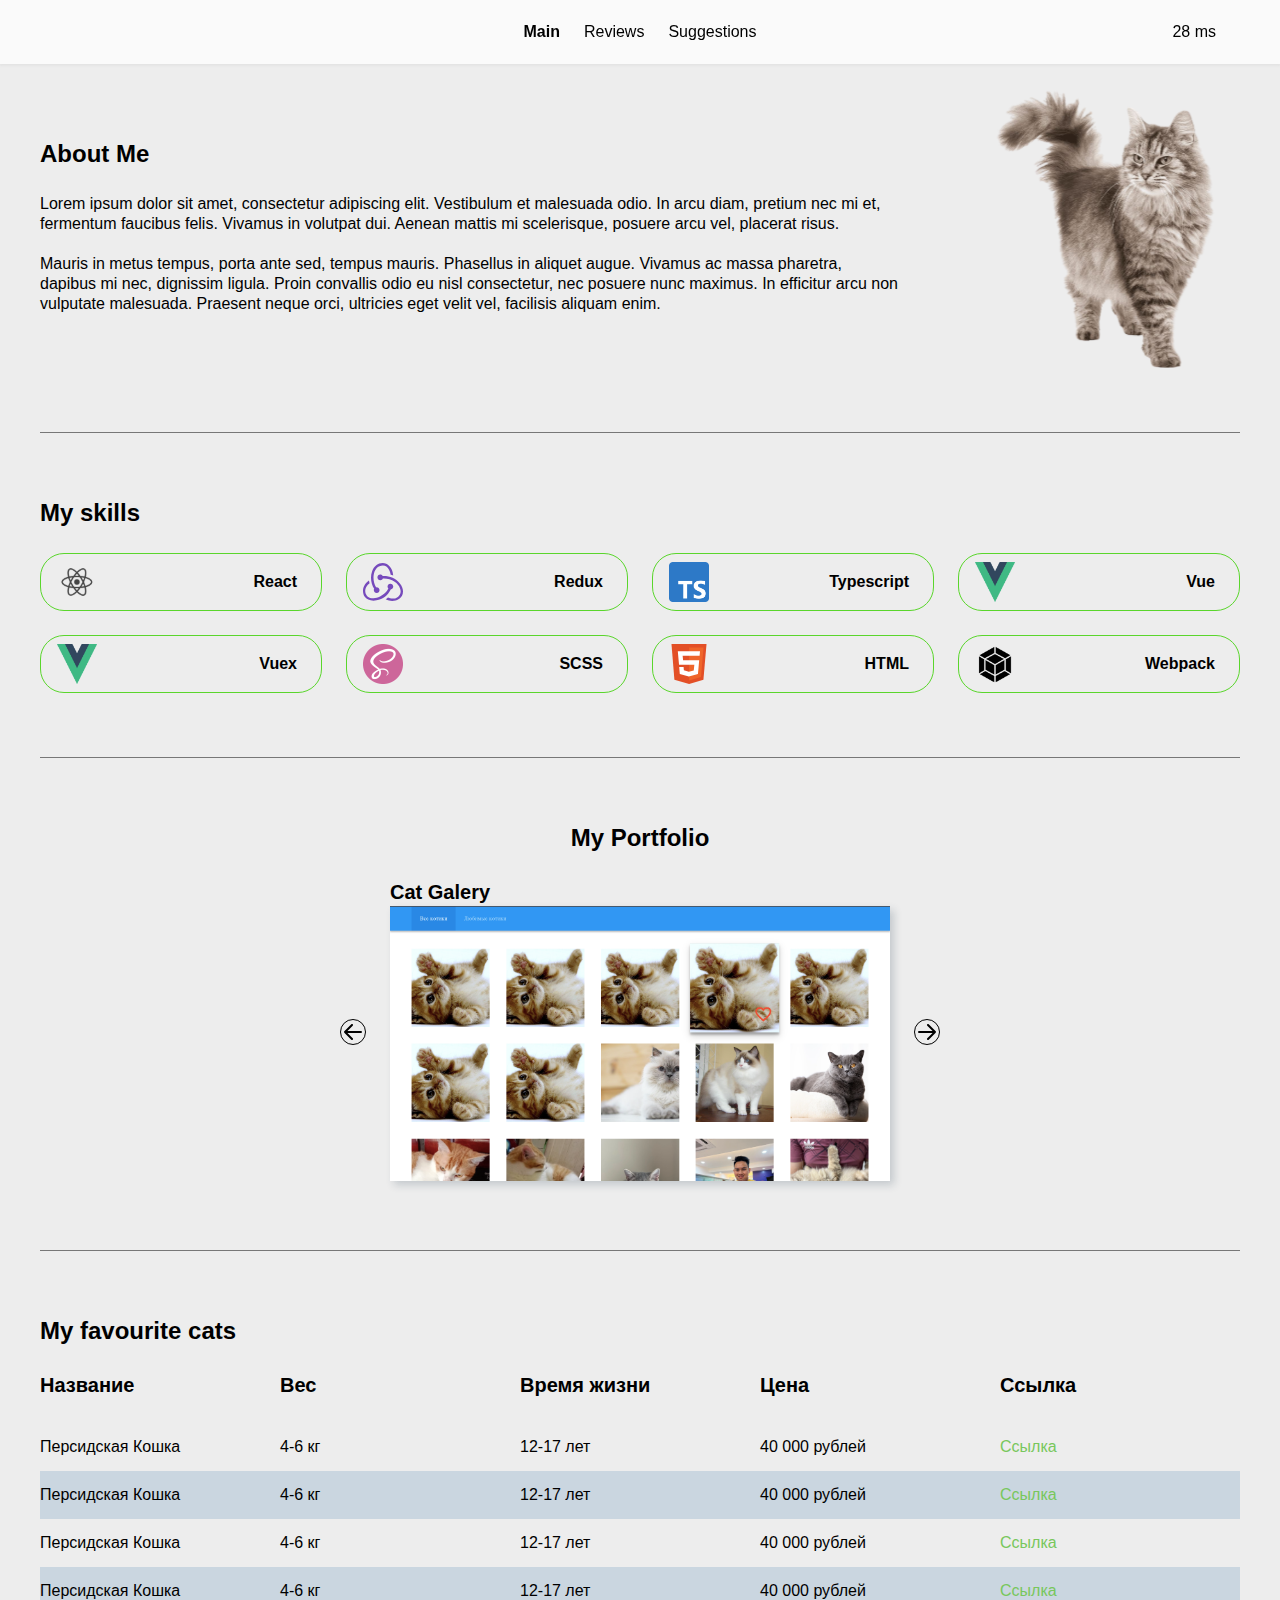
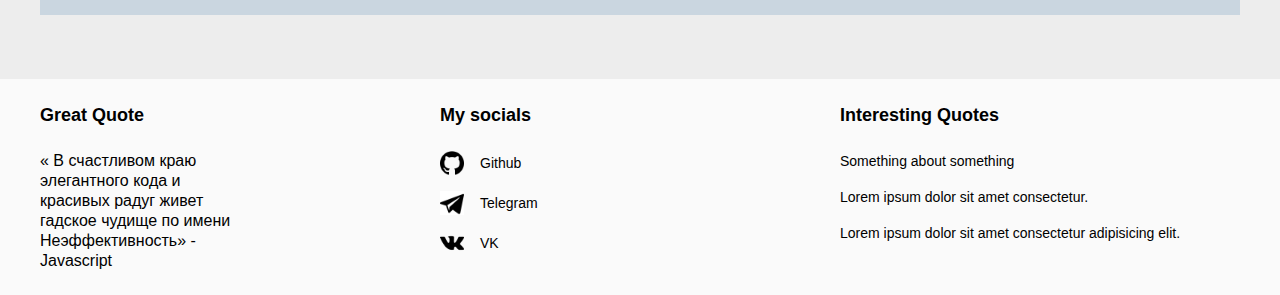
==== index.html @ 1d83fe0b "feat: added lab-6" ====
<!DOCTYPE html>
<html lang="ru">
    <head>
        <meta charset="UTF-8" />
        <meta http-equiv="X-UA-Compatible" content="IE=edge" />
        <meta name="viewport" content="width=device-width, initial-scale=1.0" />
        <meta name="author" content="Никита Парфенов" />
        <meta name="keywords" content="Портфолио, Сайт-Портфолио" />
        <meta
            name="description"
            content="Сайт Портфолио Никита Парфенов M33051"
        />
        <script src="./scripts/getLoadTime.js"></script>
        <title>Главная</title>
        <link rel="stylesheet" href="./styles/clear.css" />
        <link rel="stylesheet" href="./styles/header.css" />
        <link rel="stylesheet" href="./styles/footer.css" />
        <link rel="stylesheet" href="./styles/style.css" />
        <link rel="stylesheet" href="./styles/index.css" />
    </head>
    <body>
        <header class="header">
            <p id="loadTime"></p>
            <nav class="header-navbar">
                <ul class="header-navbar-menu">
                    <li class="header-navbar-menu__item">
                        <a href="index.html">Main</a>
                    </li>
                    <li class="header-navbar-menu__item">
                        <a href="reviews.html">Reviews</a>
                    </li>
                    <li class="header-navbar-menu__item">
                        <a href="suggestions.html"> Suggestions </a>
                    </li>
                </ul>
            </nav>
        </header>
        <main>
            <div class="container index-content">
                <section class="about">
                    <div class="about-text">
                        <h2 class="about-text__header section-header">
                            About Me
                        </h2>
                        <p class="about-text__description">
                            Lorem ipsum dolor sit amet, consectetur adipiscing
                            elit. Vestibulum et malesuada odio. In arcu diam,
                            pretium nec mi et, fermentum faucibus felis. Vivamus
                            in volutpat dui. Aenean mattis mi scelerisque,
                            posuere arcu vel, placerat risus.
                        </p>
                        <br />
                        <p class="about-text__description">
                            Mauris in metus tempus, porta ante sed, tempus
                            mauris. Phasellus in aliquet augue. Vivamus ac massa
                            pharetra, dapibus mi nec, dignissim ligula. Proin
                            convallis odio eu nisl consectetur, nec posuere nunc
                            maximus. In efficitur arcu non vulputate malesuada.
                            Praesent neque orci, ultricies eget velit vel,
                            facilisis aliquam enim.
                        </p>
                    </div>
                    <img
                        src="./assets/cat.svg"
                        alt="Cute cat"
                        class="about__image"
                    />
                </section>
                <div class="divider-line"></div>
                <section class="skills">
                    <h2 class="skills__header section-header">My skills</h2>
                    <ul class="skills-list">
                        <li class="skills-list__item skills-list-item">
                            <img
                                class="skills-list-item__image"
                                src="./assets/react.svg"
                                alt="react icon"
                                width="40"
                                height="40"
                            />
                            <p class="skills-list-item__label">React</p>
                        </li>
                        <li class="skills-list__item skills-list-item">
                            <img
                                class="skills-list-item__image"
                                src="./assets/redux.svg"
                                alt="redux icon"
                                width="40"
                                height="40"
                            />
                            <p class="skills-list-item__label">Redux</p>
                        </li>
                        <li class="skills-list__item skills-list-item">
                            <img
                                class="skills-list-item__image"
                                src="./assets/typescript.png"
                                alt="typescript icon"
                                width="40"
                                height="40"
                            />
                            <p class="skills-list-item__label">Typescript</p>
                        </li>
                        <li class="skills-list__item skills-list-item">
                            <img
                                class="skills-list-item__image"
                                src="./assets/vue.png"
                                alt="vue icon"
                                width="40"
                                height="40"
                            />
                            <p class="skills-list-item__label">Vue</p>
                        </li>
                        <li class="skills-list__item skills-list-item">
                            <img
                                class="skills-list-item__image"
                                src="./assets/vue.png"
                                alt="vuex icon"
                                width="40"
                                height="40"
                            />
                            <p class="skills-list-item__label">Vuex</p>
                        </li>
                        <li class="skills-list__item skills-list-item">
                            <img
                                class="skills-list-item__image"
                                src="./assets/scss.png"
                                alt="scss icon"
                                width="40"
                                height="40"
                            />
                            <p class="skills-list-item__label">SCSS</p>
                        </li>
                        <li class="skills-list__item skills-list-item">
                            <img
                                class="skills-list-item__image"
                                src="./assets/html.svg"
                                alt="html icon"
                                width="40"
                                height="40"
                            />
                            <p class="skills-list-item__label">HTML</p>
                        </li>
                        <li class="skills-list__item skills-list-item">
                            <img
                                class="skills-list-item__image"
                                src="./assets/webpack.png"
                                alt="webpack icon"
                                width="40"
                                height="40"
                            />
                            <p class="skills-list-item__label">Webpack</p>
                        </li>
                    </ul>
                </section>
                <div class="divider-line"></div>
                <section class="portfolio">
                    <h2 class="portfolio__header section-header">
                        My Portfolio
                    </h2>
                    <div class="portfolio-slider">
                        <div
                            class="portolio-slider__arrow_left portfolio-slider__arrow"
                        >
                            <img
                                src="./assets/arrow-left.svg"
                                alt="arrow left"
                            />
                        </div>
                        <div
                            class="portfolio-slider__item portfolio-slider-item portfolio-slider__item_active"
                        >
                            <h3 class="portfolio-slider-item__label">
                                Cat Galery
                            </h3>
                            <img
                                class="portfolio-slider-item__img"
                                src="./assets/cat-galery.png"
                                alt="cat galery"
                            />
                        </div>
                        <div
                            class="portfolio-slider__item portfolio-slider-item"
                        >
                            <h3 class="portfolio-slider-item__label">
                                Gif Chat
                            </h3>
                            <img
                                class="portfolio-slider-item__img"
                                src="./assets/gif-chat.png"
                                alt="gif chat"
                            />
                        </div>
                        <div
                            class="portolio-slider__arrow_right portfolio-slider__arrow"
                        >
                            <img
                                src="./assets/arrow-right.svg"
                                alt="arrow right"
                            />
                        </div>
                    </div>
                </section>
                <div class="divider-line"></div>
                <section class="favourite-cats">
                    <h2 class="favourite-cats__header section-header">
                        My favourite cats
                    </h2>
                    <div
                        class="favourite-cats__header favourite-cats-header-table"
                    >
                        <p
                            class="favourite-cats-header-table__name favourite-cats-header-table__col"
                        >
                            Название
                        </p>
                        <p class="favourite-cats-header-table__col">Вес</p>
                        <p class="favourite-cats-header-table__col">
                            Время жизни
                        </p>
                        <p class="favourite-cats-header-table__col">Цена</p>
                        <p class="favourite-cats-header-table__col">Ссылка</p>
                    </div>
                    <div class="favourite-cats-table">
                        <ul
                            class="favourite-cats-table__row favourite-cats-table-row"
                        >
                            <li class="favourite-cats-table-row__item">
                                Персидская Кошка
                            </li>
                            <li class="favourite-cats-table-row__item">
                                4-6 кг
                            </li>
                            <li class="favourite-cats-table-row__item">
                                12-17 лет
                            </li>
                            <li class="favourite-cats-table-row__item">
                                40 000 рублей
                            </li>
                            <li class="favourite-cats-table-row__item">
                                <a
                                    href="https://ru.wikipedia.org/wiki/%D0%9F%D0%B5%D1%80%D1%81%D0%B8%D0%B4%D1%81%D0%BA%D0%B0%D1%8F_%D0%BA%D0%BE%D1%88%D0%BA%D0%B0"
                                    target="_blank"
                                    >Ссылка</a
                                >
                            </li>
                        </ul>
                        <ul
                            class="favourite-cats-table__row favourite-cats-table-row"
                        >
                            <li class="favourite-cats-table-row__item">
                                Персидская Кошка
                            </li>
                            <li class="favourite-cats-table-row__item">
                                4-6 кг
                            </li>
                            <li class="favourite-cats-table-row__item">
                                12-17 лет
                            </li>
                            <li class="favourite-cats-table-row__item">
                                40 000 рублей
                            </li>
                            <li class="favourite-cats-table-row__item">
                                <a
                                    href="https://ru.wikipedia.org/wiki/%D0%9F%D0%B5%D1%80%D1%81%D0%B8%D0%B4%D1%81%D0%BA%D0%B0%D1%8F_%D0%BA%D0%BE%D1%88%D0%BA%D0%B0"
                                    target="_blank"
                                    >Ссылка</a
                                >
                            </li>
                        </ul>
                        <ul
                            class="favourite-cats-table__row favourite-cats-table-row"
                        >
                            <li class="favourite-cats-table-row__item">
                                Персидская Кошка
                            </li>
                            <li class="favourite-cats-table-row__item">
                                4-6 кг
                            </li>
                            <li class="favourite-cats-table-row__item">
                                12-17 лет
                            </li>
                            <li class="favourite-cats-table-row__item">
                                40 000 рублей
                            </li>
                            <li class="favourite-cats-table-row__item">
                                <a
                                    href="https://ru.wikipedia.org/wiki/%D0%9F%D0%B5%D1%80%D1%81%D0%B8%D0%B4%D1%81%D0%BA%D0%B0%D1%8F_%D0%BA%D0%BE%D1%88%D0%BA%D0%B0"
                                    target="_blank"
                                    >Ссылка</a
                                >
                            </li>
                        </ul>
                        <ul
                            class="favourite-cats-table__row favourite-cats-table-row"
                        >
                            <li class="favourite-cats-table-row__item">
                                Персидская Кошка
                            </li>
                            <li class="favourite-cats-table-row__item">
                                4-6 кг
                            </li>
                            <li class="favourite-cats-table-row__item">
                                12-17 лет
                            </li>
                            <li class="favourite-cats-table-row__item">
                                40 000 рублей
                            </li>
                            <li class="favourite-cats-table-row__item">
                                <a
                                    href="https://ru.wikipedia.org/wiki/%D0%9F%D0%B5%D1%80%D1%81%D0%B8%D0%B4%D1%81%D0%BA%D0%B0%D1%8F_%D0%BA%D0%BE%D1%88%D0%BA%D0%B0"
                                    target="_blank"
                                    >Ссылка</a
                                >
                            </li>
                        </ul>
                    </div>
                </section>
            </div>
        </main>
        <footer class="footer">
            <div class="container">
                <ul class="footer-list">
                    <li class="footer-list__item footer-list-item">
                        <h3 class="footer-list-item__header">Great Quote</h3>
                        <p class="footer-list-item__quote">
                            <q>
                                В счастливом краю элегантного кода и красивых
                                радуг живет гадское чудище по имени
                                Неэффективность</q
                            >
                            - Javascript
                        </p>
                    </li>
                    <li class="footer-list__item footer-list-item">
                        <h3 class="footer-list-item__header">My socials</h3>
                        <ol class="footer-list-item-list">
                            <li class="footer-list-item-list__item">
                                <img
                                    src="./assets/github.png"
                                    alt="github"
                                    width="24"
                                    height="24"
                                />
                                <a
                                    href="https://github.com/dragoneknp"
                                    target="_blank"
                                    >Github</a
                                >
                            </li>
                            <li class="footer-list-item-list__item">
                                <img
                                    src="./assets/telegram.png"
                                    alt="telegram"
                                    width="24"
                                    height="24"
                                />
                                <a
                                    href="https://github.com/dragoneknp"
                                    target="_blank"
                                    >Telegram</a
                                >
                            </li>
                            <li class="footer-list-item-list__item">
                                <img
                                    src="./assets/vk.png"
                                    alt="vk"
                                    width="24"
                                    height="24"
                                />
                                <a
                                    href="https://github.com/dragoneknp"
                                    target="_blank"
                                    >VK</a
                                >
                            </li>
                        </ol>
                    </li>
                    <li class="footer-list__item footer-list-item">
                        <h3 class="footer-list-item__header">
                            Interesting Quotes
                        </h3>
                        <ol class="footer-list-item-list">
                            <li class="footer-list-item-list__item">
                                Something about something
                            </li>
                            <li class="footer-list-item-list__item">
                                Lorem ipsum dolor sit amet consectetur.
                            </li>
                            <li class="footer-list-item-list__item">
                                Lorem ipsum dolor sit amet consectetur
                                adipisicing elit.
                            </li>
                        </ol>
                    </li>
                </ul>
            </div>
        </footer>
        <script src="./scripts/selectMenuItem.js"></script>
    </body>
</html>
---- styles/clear.css ----
html,
body,
div,
span,
applet,
object,
iframe,
h1,
h2,
h3,
h4,
h5,
h6,
p,
blockquote,
pre,
a,
abbr,
acronym,
address,
big,
cite,
code,
del,
dfn,
em,
img,
ins,
kbd,
q,
s,
samp,
small,
strike,
strong,
sub,
sup,
tt,
var,
b,
u,
i,
center,
dl,
dt,
dd,
ol,
ul,
li,
fieldset,
form,
label,
legend,
table,
caption,
tbody,
tfoot,
thead,
tr,
th,
td,
article,
aside,
canvas,
details,
embed,
figure,
figcaption,
footer,
header,
hgroup,
menu,
nav,
output,
ruby,
section,
summary,
time,
mark,
audio,
video {
    margin: 0;
    padding: 0;
    border: 0;
    font-size: 100%;
    font: inherit;
    vertical-align: baseline;
}
/* HTML5 display-role reset for older browsers */
article,
aside,
details,
figcaption,
figure,
footer,
header,
hgroup,
menu,
nav,
section {
    display: block;
}
body {
    line-height: 1;
}
ol,
ul {
    list-style: none;
}

table {
    border-collapse: collapse;
    border-spacing: 0;
}

a {
    text-decoration: none;
    color: #000;
}
---- styles/header.css ----
.header {
    background: #fafafa;
    position: fixed;
    left: 0;
    right: 0;
    top: 0;
    z-index: 5;
    box-shadow: 0px 2px 2px rgba(199, 199, 199, 0.25);
    display: flex;
    flex-direction: row;
    align-items: center;
    justify-content: center;
    height: 64px;
}

.header-navbar-menu {
    display: flex;
    flex-direction: row;
    gap: 24px;
}

.header-navbar-menu__item.header-navbar-menu__item_selected a {
    font-weight: 700;
    color: #000;
}
.header-navbar-menu__item a {
    color: #000;
    font-weight: 500;
    transition: 0.3s ease;
}

.header-navbar-menu__item a:hover {
    color: rgb(69, 68, 68);
    transition: 0.3s ease;
}

#loadTime {
    position: absolute;
    right: 64px;
}

@media screen and (max-width: 600px) {
    #loadTime {
        left: 0;
    }
}
---- styles/footer.css ----
.footer {
    background: #fafafa;
    padding: 24px 0;
    justify-self: flex-end;
}

.footer-list {
    display: grid;
    grid-template-columns: repeat(3, 1fr);
}

.footer-list-item__header {
    font-size: 18px;
    font-weight: 700;
    line-height: 24px;
    margin: 0 0 24px 0;
}

.footer-list-item-list {
    display: flex;
    flex-direction: column;
    gap: 16px;
}

.footer-list-item__quote {
    max-width: 200px;
}

.footer-list-item-list__item {
    display: flex;
    flex-direction: row;
    align-items: center;
    gap: 16px;
    font-size: 14px;
    line-height: 20px;
}

.footer-list-item-list__item a:hover {
    color: rgb(69, 68, 68);
    transition: 0.3s ease;
}

@media screen and (max-width: 600px) {
    .footer-list {
        display: flex;
        flex-direction: row;
        justify-content: space-between;
    }
    .footer-list-item:nth-child(3) {
        display: none;
    }
}
---- styles/style.css ----
html,
body {
    font-family: Arial, Helvetica, sans-serif;
    line-height: 125%;
    background: #ededed;
    box-sizing: border-box;
    display: flex;
    flex-direction: column;
}
.container {
    max-width: 1200px;
    margin: 0 auto;
}
@media screen and (max-width: 1400px) {
    .container {
        padding: 0 16px;
    }
}
main {
    margin: 84px 0 0 0;
}
.divider-line {
    width: 100%;
    height: 1px;
    background: #777;
}
---- styles/index.css ----
.section-header {
    font-weight: 700;
    font-size: 24px;
    line-height: 32px;
    margin: 0 0 24px 0;
}

.skills-list-item {
    border: 1px solid rgb(90, 214, 44);
    border-radius: 24px;
    padding: 8px 24px 8px 16px;
}

.skills-list-item__label {
    font-weight: 700;
}

.portfolio-slider__arrow {
    display: flex;
    align-items: center;
    justify-content: center;
    border-radius: 100%;
    border: 1px solid #000;
    width: 24px;
    height: 24px;
}

.portfolio-slider-item__label {
    font-weight: 700;
    font-size: 20px;
    line-height: 28px;
}

.portfolio-slider-item__img {
    max-height: 290px;
    max-width: 500px;
    box-shadow: 4px 4px 8px 0px rgba(34, 60, 80, 0.2);
}

.favourite-cats-header-table {
    font-weight: 700;
    font-size: 20px;
    line-height: 28px;
}

.about {
    display: flex;
    flex-direction: row;
    justify-content: space-between;
    gap: 80px;
}

.about-text {
    display: flex;
    flex-direction: column;
    justify-content: center;
}

.index-content {
    display: flex;
    flex-direction: column;
    gap: 64px;
}

.skills-list {
    display: grid;
    grid-template-columns: repeat(4, 1fr);
    gap: 24px;
}

.skills-list__item {
    display: flex;
    flex-direction: row;
    justify-content: space-between;
    align-items: center;
}

.portfolio__header {
    text-align: center;
}

.portfolio-slider {
    display: flex;
    align-items: center;
    justify-content: center;
    gap: 24px;
}

.portfolio-slider__arrow {
    cursor: pointer;
}

.portfolio-slider__item {
    display: none;
}

.portfolio-slider__item_active {
    display: block;
}

.favourite-cats-header-table {
    display: grid;
    grid-template-columns: repeat(5, 1fr);
    margin: 0 0 24px 0;
}

.favourite-cats-table__row {
    display: grid;
    height: 48px;
    grid-template-columns: repeat(5, 1fr);
}

.favourite-cats-table-row__item {
    display: flex;
    align-items: center;
}

.favourite-cats-table-row__item a {
    transition: 0.3s ease;
    color: rgb(120, 199, 92);
}

.favourite-cats-table-row__item a:hover {
    transition: 0.3s ease;
    text-decoration: underline;
}

.favourite-cats-table__row:nth-child(even) {
    background: rgba(66, 127, 175, 0.2);
}

.favourite-cats {
    margin: 0 0 64px 0;
}

@media screen and (max-width: 768px) {
    .skills-list {
        display: grid;
        grid-template-columns: repeat(2, 1fr);
        gap: 24px;
    }
    .favourite-cats {
        display: none;
    }
}

@media screen and (max-width: 600px) {
    .portfolio-slider-item__img {
        max-height: 180px;
        max-width: 240px;
        box-shadow: 4px 4px 8px 0px rgba(34, 60, 80, 0.2);
    }
    .about img {
        display: none;
    }
    .skills-list {
        display: flex;
        flex-direction: column;
        gap: 24px;
    }
}
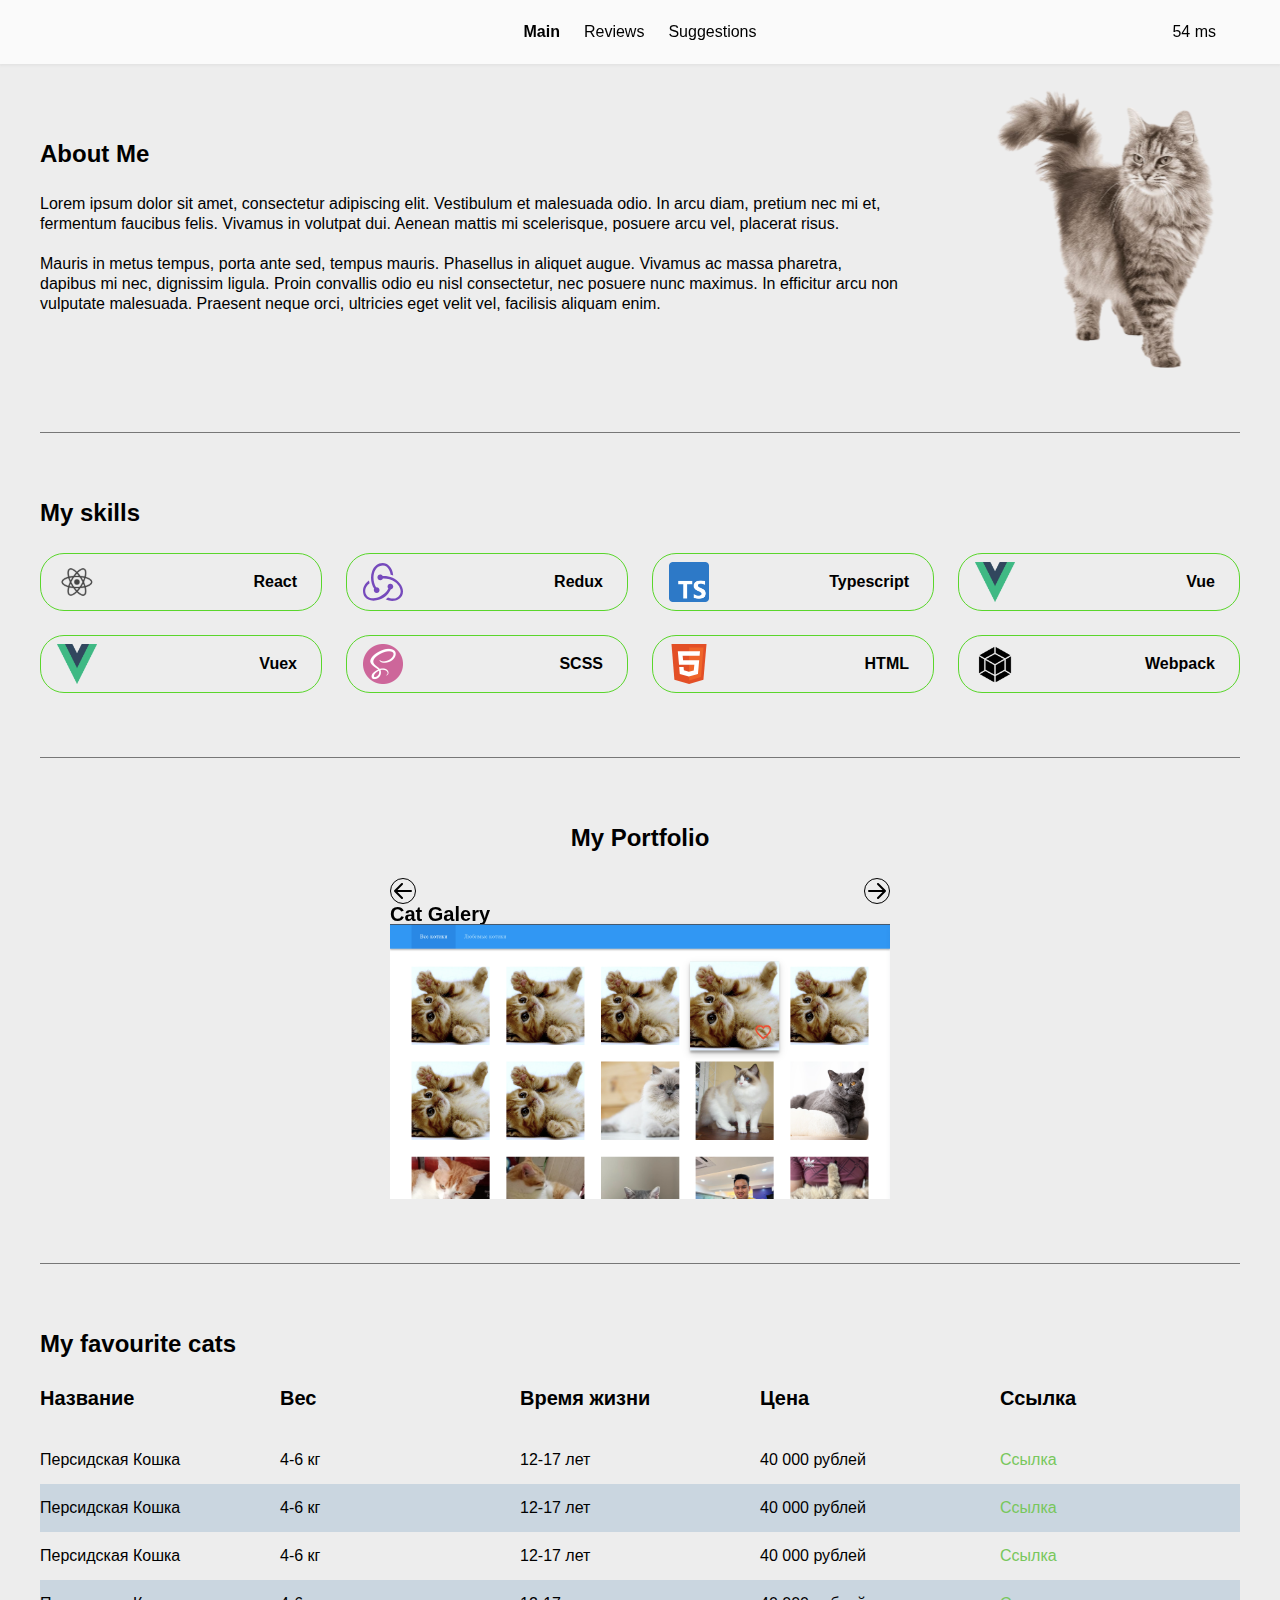
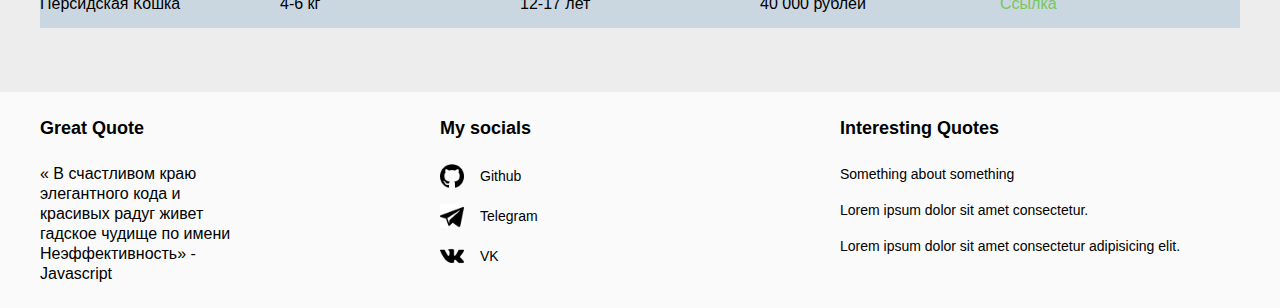
==== commit 3eb1a1d0: "feat: added lab-7" ====
--- a/index.html
+++ b/index.html
@@ -17,6 +17,11 @@
         <link rel="stylesheet" href="./styles/footer.css" />
         <link rel="stylesheet" href="./styles/style.css" />
         <link rel="stylesheet" href="./styles/index.css" />
+        <link rel="stylesheet" href="./styles/swiper.css" />
+        <link
+            rel="stylesheet"
+            href="https://cdn.jsdelivr.net/npm/swiper/swiper-bundle.min.css"
+        />
     </head>
     <body>
         <header class="header">
@@ -158,45 +163,44 @@
                         My Portfolio
                     </h2>
                     <div class="portfolio-slider">
-                        <div
-                            class="portolio-slider__arrow_left portfolio-slider__arrow"
-                        >
-                            <img
-                                src="./assets/arrow-left.svg"
-                                alt="arrow left"
-                            />
-                        </div>
-                        <div
-                            class="portfolio-slider__item portfolio-slider-item portfolio-slider__item_active"
-                        >
-                            <h3 class="portfolio-slider-item__label">
-                                Cat Galery
-                            </h3>
-                            <img
-                                class="portfolio-slider-item__img"
-                                src="./assets/cat-galery.png"
-                                alt="cat galery"
-                            />
-                        </div>
-                        <div
-                            class="portfolio-slider__item portfolio-slider-item"
-                        >
-                            <h3 class="portfolio-slider-item__label">
-                                Gif Chat
-                            </h3>
-                            <img
-                                class="portfolio-slider-item__img"
-                                src="./assets/gif-chat.png"
-                                alt="gif chat"
-                            />
-                        </div>
-                        <div
-                            class="portolio-slider__arrow_right portfolio-slider__arrow"
-                        >
-                            <img
-                                src="./assets/arrow-right.svg"
-                                alt="arrow right"
-                            />
+                        <div class="swiper">
+                            <div class="swiper-controls">
+                                <div class="swiper-prevSlide swiper-control">
+                                    <img
+                                        src="./assets/arrow-left.svg"
+                                        alt="arrow left"
+                                    />
+                                </div>
+                                <div class="swiper-nextSlide swiper-control">
+                                    <img
+                                        src="./assets/arrow-right.svg"
+                                        alt="arrow right"
+                                    />
+                                </div>
+                            </div>
+                            <div class="swiper-wrapper">
+                                <div class="swiper-slide">
+                                    <h3>Cat Galery</h3>
+                                    <img
+                                        src="./assets/cat-galery.png"
+                                        alt="cat galery"
+                                    />
+                                </div>
+                                <div class="swiper-slide">
+                                    <h3>Gif Chat</h3>
+                                    <img
+                                        src="./assets/gif-chat.png"
+                                        alt="gif chat"
+                                    />
+                                </div>
+                                <div class="swiper-slide">
+                                    <h3>Cat Galery</h3>
+                                    <img
+                                        src="./assets/gif-chat.png"
+                                        alt="gif chat"
+                                    />
+                                </div>
+                            </div>
                         </div>
                     </div>
                 </section>
@@ -396,5 +400,7 @@
             </div>
         </footer>
         <script src="./scripts/selectMenuItem.js"></script>
+        <script src="https://cdn.jsdelivr.net/npm/swiper/swiper-bundle.min.js"></script>
+        <script src="./scripts/swiper.js"></script>
     </body>
 </html>
--- a/styles/header.css
+++ b/styles/header.css
@@ -37,10 +37,11 @@
 #loadTime {
     position: absolute;
     right: 64px;
+    width: fit-content;
 }
 
 @media screen and (max-width: 600px) {
     #loadTime {
-        left: 0;
+        display: none;
     }
 }
--- a/styles/footer.css
+++ b/styles/footer.css
@@ -43,8 +43,11 @@
 @media screen and (max-width: 600px) {
     .footer-list {
         display: flex;
-        flex-direction: row;
-        justify-content: space-between;
+        justify-content: center;
+        align-items: center;
+    }
+    .footer-list-item:nth-child(1) {
+        display: none;
     }
     .footer-list-item:nth-child(3) {
         display: none;
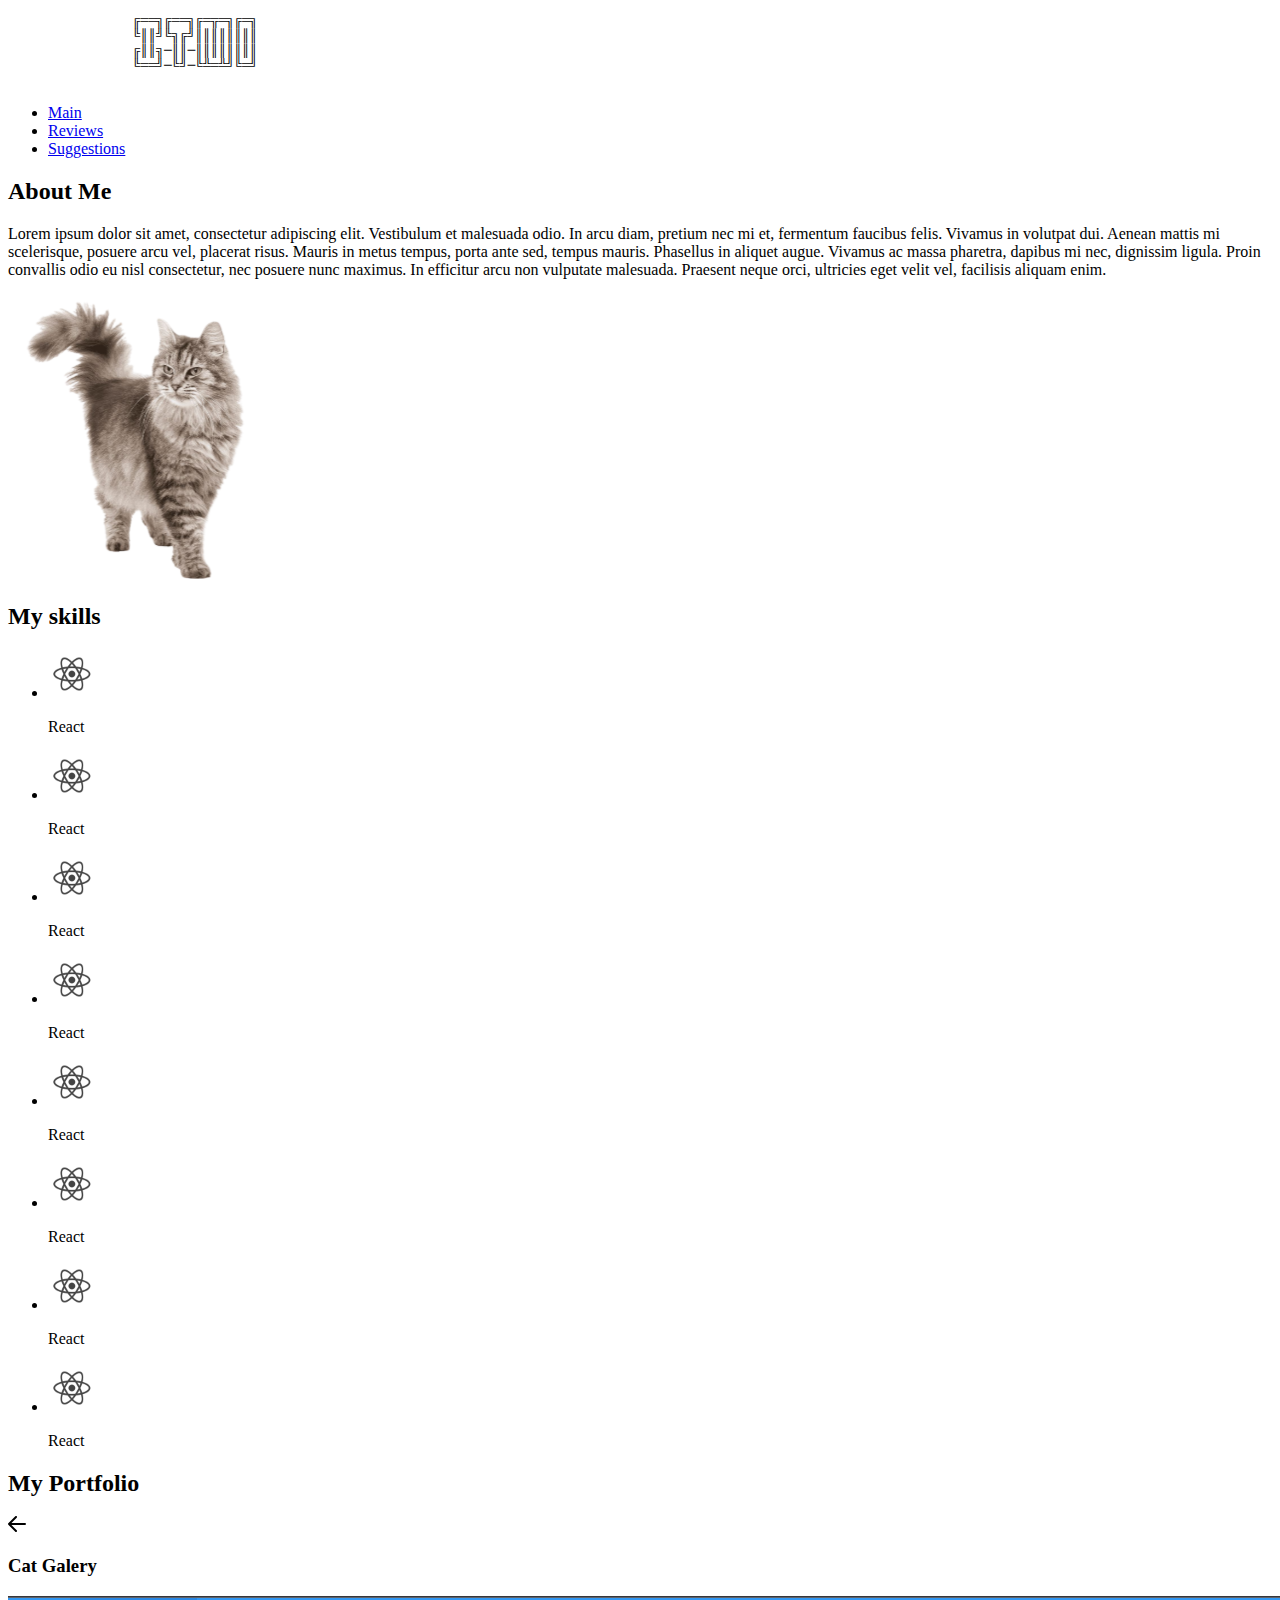
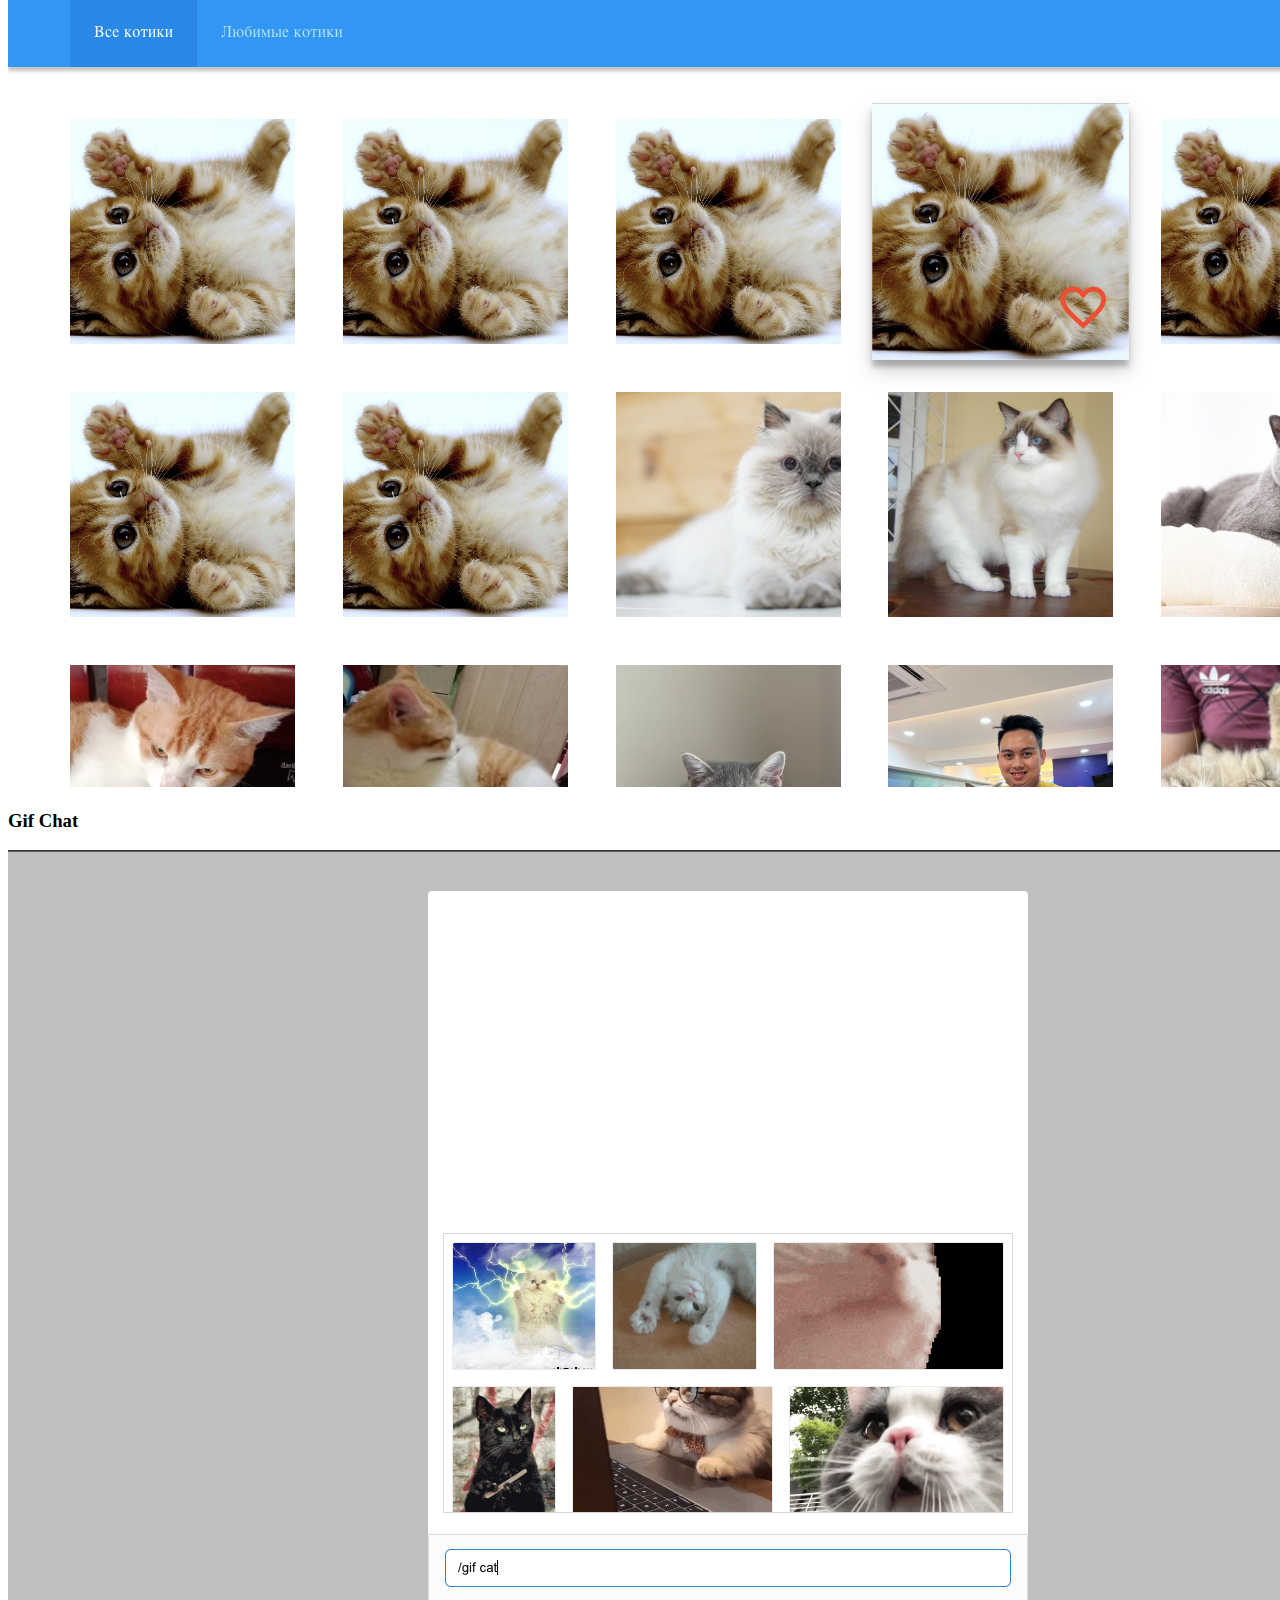
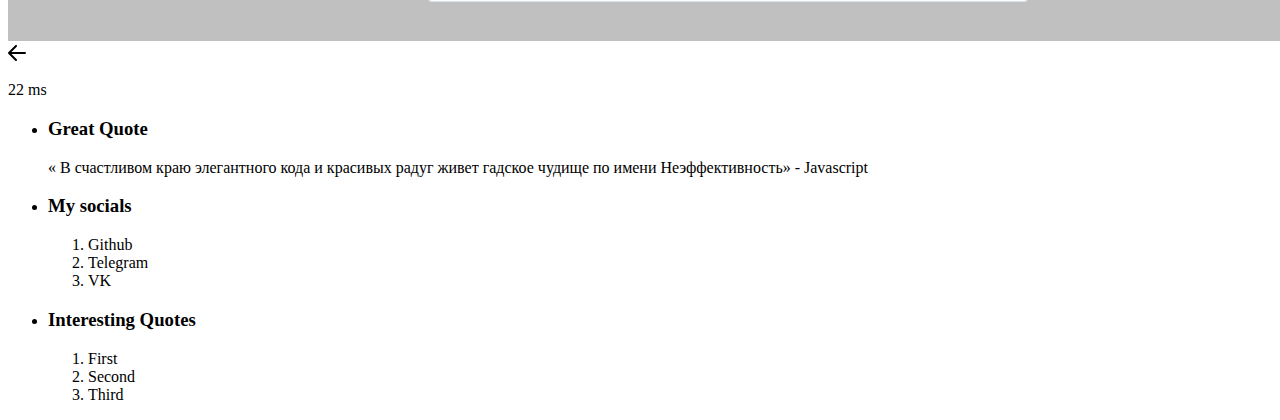
==== commit cf0415f8: "Merge pull request #1 from dragoneknp/lab-1" ====
--- a/index.html
+++ b/index.html
@@ -12,20 +12,15 @@
         />
         <script src="./scripts/getLoadTime.js"></script>
         <title>Главная</title>
-        <link rel="stylesheet" href="./styles/clear.css" />
-        <link rel="stylesheet" href="./styles/header.css" />
-        <link rel="stylesheet" href="./styles/footer.css" />
-        <link rel="stylesheet" href="./styles/style.css" />
-        <link rel="stylesheet" href="./styles/index.css" />
-        <link rel="stylesheet" href="./styles/swiper.css" />
-        <link
-            rel="stylesheet"
-            href="https://cdn.jsdelivr.net/npm/swiper/swiper-bundle.min.css"
-        />
     </head>
     <body>
         <header class="header">
-            <p id="loadTime"></p>
+            <pre class="header__logo">
+                ╔══╗╔══╗╔═╦═╗╔═╗
+                ╚║║╝╚╗╔╝║║║║║║║║
+                ╔║║╗─║║─║║║║║║║║
+                ╚══╝─╚╝─╚╩═╩╝╚═╝
+            </pre>
             <nav class="header-navbar">
                 <ul class="header-navbar-menu">
                     <li class="header-navbar-menu__item">
@@ -41,366 +36,162 @@
             </nav>
         </header>
         <main>
-            <div class="container index-content">
-                <section class="about">
-                    <div class="about-text">
-                        <h2 class="about-text__header section-header">
-                            About Me
-                        </h2>
-                        <p class="about-text__description">
-                            Lorem ipsum dolor sit amet, consectetur adipiscing
-                            elit. Vestibulum et malesuada odio. In arcu diam,
-                            pretium nec mi et, fermentum faucibus felis. Vivamus
-                            in volutpat dui. Aenean mattis mi scelerisque,
-                            posuere arcu vel, placerat risus.
-                        </p>
-                        <br />
-                        <p class="about-text__description">
-                            Mauris in metus tempus, porta ante sed, tempus
-                            mauris. Phasellus in aliquet augue. Vivamus ac massa
-                            pharetra, dapibus mi nec, dignissim ligula. Proin
-                            convallis odio eu nisl consectetur, nec posuere nunc
-                            maximus. In efficitur arcu non vulputate malesuada.
-                            Praesent neque orci, ultricies eget velit vel,
-                            facilisis aliquam enim.
-                        </p>
+            <section class="about">
+                <div class="about-text">
+                    <h2 class="about-text__header">About Me</h2>
+                    <p class="about-text__description">
+                        Lorem ipsum dolor sit amet, consectetur adipiscing elit.
+                        Vestibulum et malesuada odio. In arcu diam, pretium nec
+                        mi et, fermentum faucibus felis. Vivamus in volutpat
+                        dui. Aenean mattis mi scelerisque, posuere arcu vel,
+                        placerat risus. Mauris in metus tempus, porta ante sed,
+                        tempus mauris. Phasellus in aliquet augue. Vivamus ac
+                        massa pharetra, dapibus mi nec, dignissim ligula. Proin
+                        convallis odio eu nisl consectetur, nec posuere nunc
+                        maximus. In efficitur arcu non vulputate malesuada.
+                        Praesent neque orci, ultricies eget velit vel, facilisis
+                        aliquam enim.
+                    </p>
+                </div>
+                <img
+                    src="./assets/cat.svg"
+                    alt="Cute cat"
+                    class="about__image"
+                />
+            </section>
+            <div class="divider-line"></div>
+            <section class="skills">
+                <h2 class="skills__header">My skills</h2>
+                <ul class="skills-list">
+                    <li class="skills-list__item skills-list-item">
+                        <img
+                            class="skills-list-item__image"
+                            src="./assets/react.svg"
+                            alt="react icon"
+                        />
+                        <p class="skills-list-item__label">React</p>
+                    </li>
+                    <li class="skills-list__item skills-list-item">
+                        <img
+                            class="skills-list-item__image"
+                            src="./assets/react.svg"
+                            alt="react icon"
+                        />
+                        <p class="skills-list-item__label">React</p>
+                    </li>
+                    <li class="skills-list__item skills-list-item">
+                        <img
+                            class="skills-list-item__image"
+                            src="./assets/react.svg"
+                            alt="react icon"
+                        />
+                        <p class="skills-list-item__label">React</p>
+                    </li>
+                    <li class="skills-list__item skills-list-item">
+                        <img
+                            class="skills-list-item__image"
+                            src="./assets/react.svg"
+                            alt="react icon"
+                        />
+                        <p class="skills-list-item__label">React</p>
+                    </li>
+                    <li class="skills-list__item skills-list-item">
+                        <img
+                            class="skills-list-item__image"
+                            src="./assets/react.svg"
+                            alt="react icon"
+                        />
+                        <p class="skills-list-item__label">React</p>
+                    </li>
+                    <li class="skills-list__item skills-list-item">
+                        <img
+                            class="skills-list-item__image"
+                            src="./assets/react.svg"
+                            alt="react icon"
+                        />
+                        <p class="skills-list-item__label">React</p>
+                    </li>
+                    <li class="skills-list__item skills-list-item">
+                        <img
+                            class="skills-list-item__image"
+                            src="./assets/react.svg"
+                            alt="react icon"
+                        />
+                        <p class="skills-list-item__label">React</p>
+                    </li>
+                    <li class="skills-list__item skills-list-item">
+                        <img
+                            class="skills-list-item__image"
+                            src="./assets/react.svg"
+                            alt="react icon"
+                        />
+                        <p class="skills-list-item__label">React</p>
+                    </li>
+                </ul>
+            </section>
+            <div class="divider-line"></div>
+            <section class="portfolio">
+                <h2 class="portfolio__header">My Portfolio</h2>
+                <div class="portfolio-slider">
+                    <div
+                        class="portolio-slider__arrow_left portfolio-slider__arrow"
+                    >
+                        <img src="./assets/arrow-left.svg" alt="arrow left" />
                     </div>
-                    <img
-                        src="./assets/cat.svg"
-                        alt="Cute cat"
-                        class="about__image"
-                    />
-                </section>
-                <div class="divider-line"></div>
-                <section class="skills">
-                    <h2 class="skills__header section-header">My skills</h2>
-                    <ul class="skills-list">
-                        <li class="skills-list__item skills-list-item">
-                            <img
-                                class="skills-list-item__image"
-                                src="./assets/react.svg"
-                                alt="react icon"
-                                width="40"
-                                height="40"
-                            />
-                            <p class="skills-list-item__label">React</p>
-                        </li>
-                        <li class="skills-list__item skills-list-item">
-                            <img
-                                class="skills-list-item__image"
-                                src="./assets/redux.svg"
-                                alt="redux icon"
-                                width="40"
-                                height="40"
-                            />
-                            <p class="skills-list-item__label">Redux</p>
-                        </li>
-                        <li class="skills-list__item skills-list-item">
-                            <img
-                                class="skills-list-item__image"
-                                src="./assets/typescript.png"
-                                alt="typescript icon"
-                                width="40"
-                                height="40"
-                            />
-                            <p class="skills-list-item__label">Typescript</p>
-                        </li>
-                        <li class="skills-list__item skills-list-item">
-                            <img
-                                class="skills-list-item__image"
-                                src="./assets/vue.png"
-                                alt="vue icon"
-                                width="40"
-                                height="40"
-                            />
-                            <p class="skills-list-item__label">Vue</p>
-                        </li>
-                        <li class="skills-list__item skills-list-item">
-                            <img
-                                class="skills-list-item__image"
-                                src="./assets/vue.png"
-                                alt="vuex icon"
-                                width="40"
-                                height="40"
-                            />
-                            <p class="skills-list-item__label">Vuex</p>
-                        </li>
-                        <li class="skills-list__item skills-list-item">
-                            <img
-                                class="skills-list-item__image"
-                                src="./assets/scss.png"
-                                alt="scss icon"
-                                width="40"
-                                height="40"
-                            />
-                            <p class="skills-list-item__label">SCSS</p>
-                        </li>
-                        <li class="skills-list__item skills-list-item">
-                            <img
-                                class="skills-list-item__image"
-                                src="./assets/html.svg"
-                                alt="html icon"
-                                width="40"
-                                height="40"
-                            />
-                            <p class="skills-list-item__label">HTML</p>
-                        </li>
-                        <li class="skills-list__item skills-list-item">
-                            <img
-                                class="skills-list-item__image"
-                                src="./assets/webpack.png"
-                                alt="webpack icon"
-                                width="40"
-                                height="40"
-                            />
-                            <p class="skills-list-item__label">Webpack</p>
-                        </li>
-                    </ul>
-                </section>
-                <div class="divider-line"></div>
-                <section class="portfolio">
-                    <h2 class="portfolio__header section-header">
-                        My Portfolio
-                    </h2>
-                    <div class="portfolio-slider">
-                        <div class="swiper">
-                            <div class="swiper-controls">
-                                <div class="swiper-prevSlide swiper-control">
-                                    <img
-                                        src="./assets/arrow-left.svg"
-                                        alt="arrow left"
-                                    />
-                                </div>
-                                <div class="swiper-nextSlide swiper-control">
-                                    <img
-                                        src="./assets/arrow-right.svg"
-                                        alt="arrow right"
-                                    />
-                                </div>
-                            </div>
-                            <div class="swiper-wrapper">
-                                <div class="swiper-slide">
-                                    <h3>Cat Galery</h3>
-                                    <img
-                                        src="./assets/cat-galery.png"
-                                        alt="cat galery"
-                                    />
-                                </div>
-                                <div class="swiper-slide">
-                                    <h3>Gif Chat</h3>
-                                    <img
-                                        src="./assets/gif-chat.png"
-                                        alt="gif chat"
-                                    />
-                                </div>
-                                <div class="swiper-slide">
-                                    <h3>Cat Galery</h3>
-                                    <img
-                                        src="./assets/gif-chat.png"
-                                        alt="gif chat"
-                                    />
-                                </div>
-                            </div>
-                        </div>
+                    <div class="portfolio-slider__item portfolio-slider-item">
+                        <h3 class="portfolio-slider-item__label">Cat Galery</h3>
+                        <img
+                            class="portfolio-slider-item__img"
+                            src="./assets/cat-galery.png"
+                            alt="cat galery"
+                        />
                     </div>
-                </section>
-                <div class="divider-line"></div>
-                <section class="favourite-cats">
-                    <h2 class="favourite-cats__header section-header">
-                        My favourite cats
-                    </h2>
+                    <div class="portfolio-slider__item portfolio-slider-item">
+                        <h3 class="portfolio-slider-item__label">Gif Chat</h3>
+                        <img
+                            class="portfolio-slider-item__img"
+                            src="./assets/gif-chat.png"
+                            alt="gif chat"
+                        />
+                    </div>
                     <div
-                        class="favourite-cats__header favourite-cats-header-table"
+                        class="portolio-slider__arrow_right portfolio-slider__arrow"
                     >
-                        <p
-                            class="favourite-cats-header-table__name favourite-cats-header-table__col"
-                        >
-                            Название
-                        </p>
-                        <p class="favourite-cats-header-table__col">Вес</p>
-                        <p class="favourite-cats-header-table__col">
-                            Время жизни
-                        </p>
-                        <p class="favourite-cats-header-table__col">Цена</p>
-                        <p class="favourite-cats-header-table__col">Ссылка</p>
+                        <img src="./assets/arrow-left.svg" alt="arrow right" />
                     </div>
-                    <div class="favourite-cats-table">
-                        <ul
-                            class="favourite-cats-table__row favourite-cats-table-row"
-                        >
-                            <li class="favourite-cats-table-row__item">
-                                Персидская Кошка
-                            </li>
-                            <li class="favourite-cats-table-row__item">
-                                4-6 кг
-                            </li>
-                            <li class="favourite-cats-table-row__item">
-                                12-17 лет
-                            </li>
-                            <li class="favourite-cats-table-row__item">
-                                40 000 рублей
-                            </li>
-                            <li class="favourite-cats-table-row__item">
-                                <a
-                                    href="https://ru.wikipedia.org/wiki/%D0%9F%D0%B5%D1%80%D1%81%D0%B8%D0%B4%D1%81%D0%BA%D0%B0%D1%8F_%D0%BA%D0%BE%D1%88%D0%BA%D0%B0"
-                                    target="_blank"
-                                    >Ссылка</a
-                                >
-                            </li>
-                        </ul>
-                        <ul
-                            class="favourite-cats-table__row favourite-cats-table-row"
-                        >
-                            <li class="favourite-cats-table-row__item">
-                                Персидская Кошка
-                            </li>
-                            <li class="favourite-cats-table-row__item">
-                                4-6 кг
-                            </li>
-                            <li class="favourite-cats-table-row__item">
-                                12-17 лет
-                            </li>
-                            <li class="favourite-cats-table-row__item">
-                                40 000 рублей
-                            </li>
-                            <li class="favourite-cats-table-row__item">
-                                <a
-                                    href="https://ru.wikipedia.org/wiki/%D0%9F%D0%B5%D1%80%D1%81%D0%B8%D0%B4%D1%81%D0%BA%D0%B0%D1%8F_%D0%BA%D0%BE%D1%88%D0%BA%D0%B0"
-                                    target="_blank"
-                                    >Ссылка</a
-                                >
-                            </li>
-                        </ul>
-                        <ul
-                            class="favourite-cats-table__row favourite-cats-table-row"
-                        >
-                            <li class="favourite-cats-table-row__item">
-                                Персидская Кошка
-                            </li>
-                            <li class="favourite-cats-table-row__item">
-                                4-6 кг
-                            </li>
-                            <li class="favourite-cats-table-row__item">
-                                12-17 лет
-                            </li>
-                            <li class="favourite-cats-table-row__item">
-                                40 000 рублей
-                            </li>
-                            <li class="favourite-cats-table-row__item">
-                                <a
-                                    href="https://ru.wikipedia.org/wiki/%D0%9F%D0%B5%D1%80%D1%81%D0%B8%D0%B4%D1%81%D0%BA%D0%B0%D1%8F_%D0%BA%D0%BE%D1%88%D0%BA%D0%B0"
-                                    target="_blank"
-                                    >Ссылка</a
-                                >
-                            </li>
-                        </ul>
-                        <ul
-                            class="favourite-cats-table__row favourite-cats-table-row"
-                        >
-                            <li class="favourite-cats-table-row__item">
-                                Персидская Кошка
-                            </li>
-                            <li class="favourite-cats-table-row__item">
-                                4-6 кг
-                            </li>
-                            <li class="favourite-cats-table-row__item">
-                                12-17 лет
-                            </li>
-                            <li class="favourite-cats-table-row__item">
-                                40 000 рублей
-                            </li>
-                            <li class="favourite-cats-table-row__item">
-                                <a
-                                    href="https://ru.wikipedia.org/wiki/%D0%9F%D0%B5%D1%80%D1%81%D0%B8%D0%B4%D1%81%D0%BA%D0%B0%D1%8F_%D0%BA%D0%BE%D1%88%D0%BA%D0%B0"
-                                    target="_blank"
-                                    >Ссылка</a
-                                >
-                            </li>
-                        </ul>
-                    </div>
-                </section>
-            </div>
+                </div>
+            </section>
         </main>
         <footer class="footer">
-            <div class="container">
-                <ul class="footer-list">
-                    <li class="footer-list__item footer-list-item">
-                        <h3 class="footer-list-item__header">Great Quote</h3>
-                        <p class="footer-list-item__quote">
-                            <q>
-                                В счастливом краю элегантного кода и красивых
-                                радуг живет гадское чудище по имени
-                                Неэффективность</q
-                            >
-                            - Javascript
-                        </p>
-                    </li>
-                    <li class="footer-list__item footer-list-item">
-                        <h3 class="footer-list-item__header">My socials</h3>
-                        <ol class="footer-list-item-list">
-                            <li class="footer-list-item-list__item">
-                                <img
-                                    src="./assets/github.png"
-                                    alt="github"
-                                    width="24"
-                                    height="24"
-                                />
-                                <a
-                                    href="https://github.com/dragoneknp"
-                                    target="_blank"
-                                    >Github</a
-                                >
-                            </li>
-                            <li class="footer-list-item-list__item">
-                                <img
-                                    src="./assets/telegram.png"
-                                    alt="telegram"
-                                    width="24"
-                                    height="24"
-                                />
-                                <a
-                                    href="https://github.com/dragoneknp"
-                                    target="_blank"
-                                    >Telegram</a
-                                >
-                            </li>
-                            <li class="footer-list-item-list__item">
-                                <img
-                                    src="./assets/vk.png"
-                                    alt="vk"
-                                    width="24"
-                                    height="24"
-                                />
-                                <a
-                                    href="https://github.com/dragoneknp"
-                                    target="_blank"
-                                    >VK</a
-                                >
-                            </li>
-                        </ol>
-                    </li>
-                    <li class="footer-list__item footer-list-item">
-                        <h3 class="footer-list-item__header">
-                            Interesting Quotes
-                        </h3>
-                        <ol class="footer-list-item-list">
-                            <li class="footer-list-item-list__item">
-                                Something about something
-                            </li>
-                            <li class="footer-list-item-list__item">
-                                Lorem ipsum dolor sit amet consectetur.
-                            </li>
-                            <li class="footer-list-item-list__item">
-                                Lorem ipsum dolor sit amet consectetur
-                                adipisicing elit.
-                            </li>
-                        </ol>
-                    </li>
-                </ul>
-            </div>
+            <p id="loadTime"></p>
+            <ul class="footer-list">
+                <li class="footer-list__item footer-list-item">
+                    <h3 class="footer-list-item__header">Great Quote</h3>
+                    <p class="footer-list-item__quote">
+                        <q>
+                            В счастливом краю элегантного кода и красивых радуг
+                            живет гадское чудище по имени Неэффективность</q
+                        >
+                        - Javascript
+                    </p>
+                </li>
+                <li class="footer-list__item footer-list-item">
+                    <h3 class="footer-list-item__header">My socials</h3>
+                    <ol class="footer-list-item-list">
+                        <li class="footer-list-item-list__item">Github</li>
+                        <li class="footer-list-item-list__item">Telegram</li>
+                        <li class="footer-list-item-list__item">VK</li>
+                    </ol>
+                </li>
+                <li class="footer-list__item footer-list-item">
+                    <h3 class="footer-list-item__header">Interesting Quotes</h3>
+                    <ol class="footer-list-item-list">
+                        <li class="footer-list-item-list__item">First</li>
+                        <li class="footer-list-item-list__item">Second</li>
+                        <li class="footer-list-item-list__item">Third</li>
+                    </ol>
+                </li>
+            </ul>
         </footer>
-        <script src="./scripts/selectMenuItem.js"></script>
-        <script src="https://cdn.jsdelivr.net/npm/swiper/swiper-bundle.min.js"></script>
-        <script src="./scripts/swiper.js"></script>
     </body>
 </html>
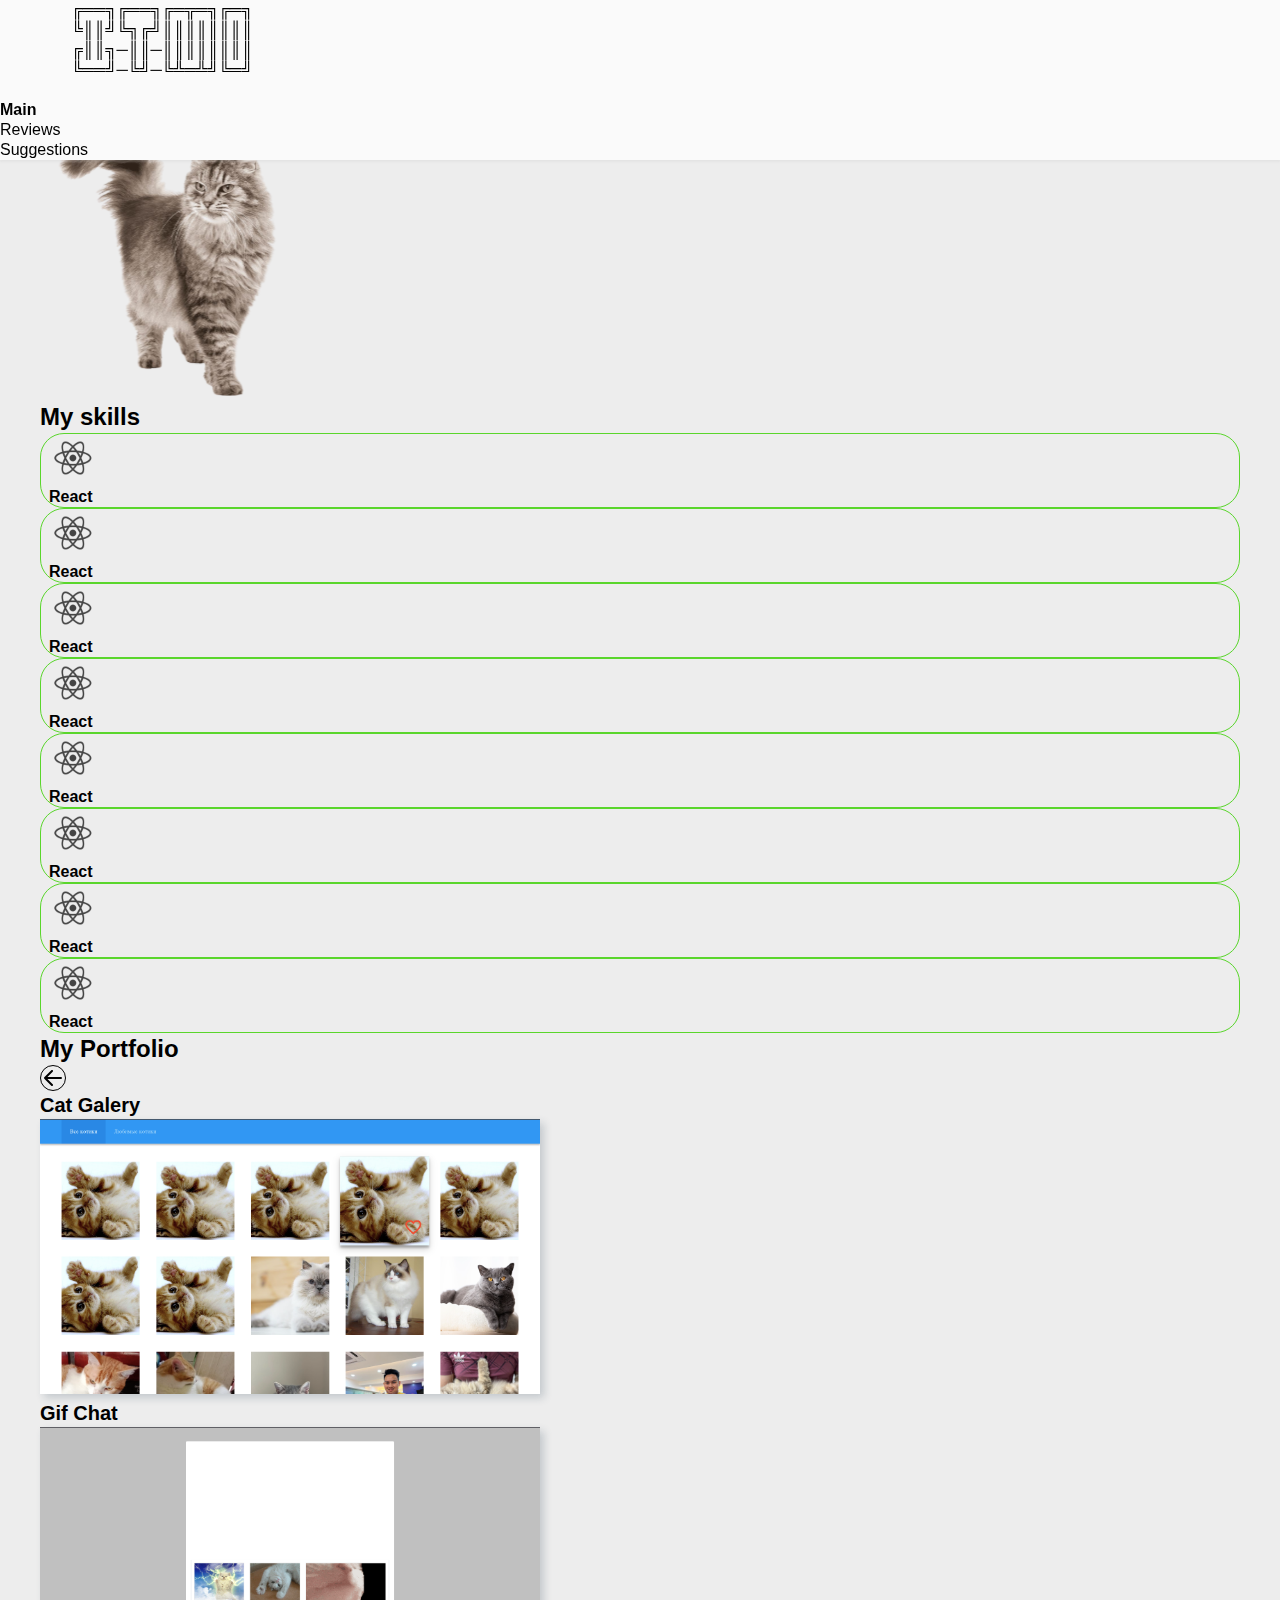
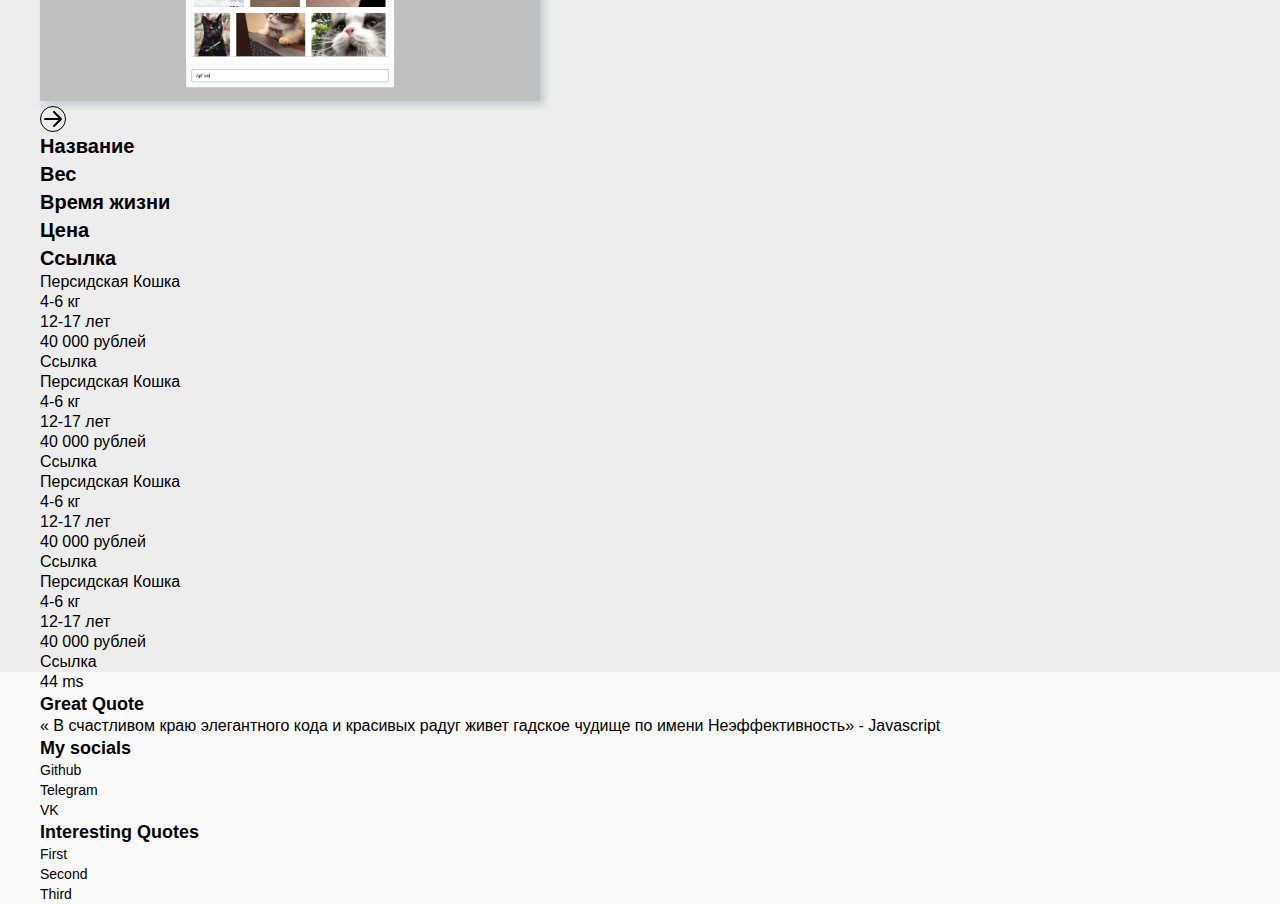
==== commit f4bdbb7a: "Merge pull request #2 from dragoneknp/lab-2" ====
--- a/index.html
+++ b/index.html
@@ -12,6 +12,11 @@
         />
         <script src="./scripts/getLoadTime.js"></script>
         <title>Главная</title>
+        <link rel="stylesheet" href="./styles/clear.css" />
+        <link rel="stylesheet" href="./styles/header.css" />
+        <link rel="stylesheet" href="./styles/footer.css" />
+        <link rel="stylesheet" href="./styles/style.css" />
+        <link rel="stylesheet" href="./styles/index.css" />
     </head>
     <body>
         <header class="header">
@@ -23,7 +28,9 @@
             </pre>
             <nav class="header-navbar">
                 <ul class="header-navbar-menu">
-                    <li class="header-navbar-menu__item">
+                    <li
+                        class="header-navbar-menu__item header-navbar-menu__item_selected"
+                    >
                         <a href="index.html">Main</a>
                     </li>
                     <li class="header-navbar-menu__item">
@@ -36,162 +43,272 @@
             </nav>
         </header>
         <main>
-            <section class="about">
-                <div class="about-text">
-                    <h2 class="about-text__header">About Me</h2>
-                    <p class="about-text__description">
-                        Lorem ipsum dolor sit amet, consectetur adipiscing elit.
-                        Vestibulum et malesuada odio. In arcu diam, pretium nec
-                        mi et, fermentum faucibus felis. Vivamus in volutpat
-                        dui. Aenean mattis mi scelerisque, posuere arcu vel,
-                        placerat risus. Mauris in metus tempus, porta ante sed,
-                        tempus mauris. Phasellus in aliquet augue. Vivamus ac
-                        massa pharetra, dapibus mi nec, dignissim ligula. Proin
-                        convallis odio eu nisl consectetur, nec posuere nunc
-                        maximus. In efficitur arcu non vulputate malesuada.
-                        Praesent neque orci, ultricies eget velit vel, facilisis
-                        aliquam enim.
-                    </p>
-                </div>
-                <img
-                    src="./assets/cat.svg"
-                    alt="Cute cat"
-                    class="about__image"
-                />
-            </section>
-            <div class="divider-line"></div>
-            <section class="skills">
-                <h2 class="skills__header">My skills</h2>
-                <ul class="skills-list">
-                    <li class="skills-list__item skills-list-item">
-                        <img
-                            class="skills-list-item__image"
-                            src="./assets/react.svg"
-                            alt="react icon"
-                        />
-                        <p class="skills-list-item__label">React</p>
-                    </li>
-                    <li class="skills-list__item skills-list-item">
-                        <img
-                            class="skills-list-item__image"
-                            src="./assets/react.svg"
-                            alt="react icon"
-                        />
-                        <p class="skills-list-item__label">React</p>
-                    </li>
-                    <li class="skills-list__item skills-list-item">
-                        <img
-                            class="skills-list-item__image"
-                            src="./assets/react.svg"
-                            alt="react icon"
-                        />
-                        <p class="skills-list-item__label">React</p>
-                    </li>
-                    <li class="skills-list__item skills-list-item">
-                        <img
-                            class="skills-list-item__image"
-                            src="./assets/react.svg"
-                            alt="react icon"
-                        />
-                        <p class="skills-list-item__label">React</p>
-                    </li>
-                    <li class="skills-list__item skills-list-item">
-                        <img
-                            class="skills-list-item__image"
-                            src="./assets/react.svg"
-                            alt="react icon"
-                        />
-                        <p class="skills-list-item__label">React</p>
-                    </li>
-                    <li class="skills-list__item skills-list-item">
-                        <img
-                            class="skills-list-item__image"
-                            src="./assets/react.svg"
-                            alt="react icon"
-                        />
-                        <p class="skills-list-item__label">React</p>
-                    </li>
-                    <li class="skills-list__item skills-list-item">
-                        <img
-                            class="skills-list-item__image"
-                            src="./assets/react.svg"
-                            alt="react icon"
-                        />
-                        <p class="skills-list-item__label">React</p>
-                    </li>
-                    <li class="skills-list__item skills-list-item">
-                        <img
-                            class="skills-list-item__image"
-                            src="./assets/react.svg"
-                            alt="react icon"
-                        />
-                        <p class="skills-list-item__label">React</p>
-                    </li>
-                </ul>
-            </section>
-            <div class="divider-line"></div>
-            <section class="portfolio">
-                <h2 class="portfolio__header">My Portfolio</h2>
-                <div class="portfolio-slider">
+            <div class="container">
+                <section class="about">
+                    <div class="about-text">
+                        <h2 class="about-text__header section-header">
+                            About Me
+                        </h2>
+                        <p class="about-text__description">
+                            Lorem ipsum dolor sit amet, consectetur adipiscing
+                            elit. Vestibulum et malesuada odio. In arcu diam,
+                            pretium nec mi et, fermentum faucibus felis. Vivamus
+                            in volutpat dui. Aenean mattis mi scelerisque,
+                            posuere arcu vel, placerat risus. Mauris in metus
+                            tempus, porta ante sed, tempus mauris. Phasellus in
+                            aliquet augue. Vivamus ac massa pharetra, dapibus mi
+                            nec, dignissim ligula. Proin convallis odio eu nisl
+                            consectetur, nec posuere nunc maximus. In efficitur
+                            arcu non vulputate malesuada. Praesent neque orci,
+                            ultricies eget velit vel, facilisis aliquam enim.
+                        </p>
+                    </div>
+                    <img
+                        src="./assets/cat.svg"
+                        alt="Cute cat"
+                        class="about__image"
+                    />
+                </section>
+                <div class="divider-line"></div>
+                <section class="skills">
+                    <h2 class="skills__header section-header">My skills</h2>
+                    <ul class="skills-list">
+                        <li class="skills-list__item skills-list-item">
+                            <img
+                                class="skills-list-item__image"
+                                src="./assets/react.svg"
+                                alt="react icon"
+                            />
+                            <p class="skills-list-item__label">React</p>
+                        </li>
+                        <li class="skills-list__item skills-list-item">
+                            <img
+                                class="skills-list-item__image"
+                                src="./assets/react.svg"
+                                alt="react icon"
+                            />
+                            <p class="skills-list-item__label">React</p>
+                        </li>
+                        <li class="skills-list__item skills-list-item">
+                            <img
+                                class="skills-list-item__image"
+                                src="./assets/react.svg"
+                                alt="react icon"
+                            />
+                            <p class="skills-list-item__label">React</p>
+                        </li>
+                        <li class="skills-list__item skills-list-item">
+                            <img
+                                class="skills-list-item__image"
+                                src="./assets/react.svg"
+                                alt="react icon"
+                            />
+                            <p class="skills-list-item__label">React</p>
+                        </li>
+                        <li class="skills-list__item skills-list-item">
+                            <img
+                                class="skills-list-item__image"
+                                src="./assets/react.svg"
+                                alt="react icon"
+                            />
+                            <p class="skills-list-item__label">React</p>
+                        </li>
+                        <li class="skills-list__item skills-list-item">
+                            <img
+                                class="skills-list-item__image"
+                                src="./assets/react.svg"
+                                alt="react icon"
+                            />
+                            <p class="skills-list-item__label">React</p>
+                        </li>
+                        <li class="skills-list__item skills-list-item">
+                            <img
+                                class="skills-list-item__image"
+                                src="./assets/react.svg"
+                                alt="react icon"
+                            />
+                            <p class="skills-list-item__label">React</p>
+                        </li>
+                        <li class="skills-list__item skills-list-item">
+                            <img
+                                class="skills-list-item__image"
+                                src="./assets/react.svg"
+                                alt="react icon"
+                            />
+                            <p class="skills-list-item__label">React</p>
+                        </li>
+                    </ul>
+                </section>
+                <div class="divider-line"></div>
+                <section class="portfolio">
+                    <h2 class="portfolio__header section-header">
+                        My Portfolio
+                    </h2>
+                    <div class="portfolio-slider">
+                        <div
+                            class="portolio-slider__arrow_left portfolio-slider__arrow"
+                        >
+                            <img
+                                src="./assets/arrow-left.svg"
+                                alt="arrow left"
+                            />
+                        </div>
+                        <div
+                            class="portfolio-slider__item portfolio-slider-item"
+                        >
+                            <h3 class="portfolio-slider-item__label">
+                                Cat Galery
+                            </h3>
+                            <img
+                                class="portfolio-slider-item__img"
+                                src="./assets/cat-galery.png"
+                                alt="cat galery"
+                            />
+                        </div>
+                        <div
+                            class="portfolio-slider__item portfolio-slider-item"
+                        >
+                            <h3 class="portfolio-slider-item__label">
+                                Gif Chat
+                            </h3>
+                            <img
+                                class="portfolio-slider-item__img"
+                                src="./assets/gif-chat.png"
+                                alt="gif chat"
+                            />
+                        </div>
+                        <div
+                            class="portolio-slider__arrow_right portfolio-slider__arrow"
+                        >
+                            <img
+                                src="./assets/arrow-right.svg"
+                                alt="arrow right"
+                            />
+                        </div>
+                    </div>
+                </section>
+                <section class="favourite-cats">
                     <div
-                        class="portolio-slider__arrow_left portfolio-slider__arrow"
+                        class="favourite-cats__header favourite-cats-header-table"
                     >
-                        <img src="./assets/arrow-left.svg" alt="arrow left" />
+                        <p
+                            class="favourite-cats-header-table__name favourite-cats-header-table__col"
+                        >
+                            Название
+                        </p>
+                        <p class="favourite-cats-header-table__col">Вес</p>
+                        <p class="favourite-cats-header-table__col">
+                            Время жизни
+                        </p>
+                        <p class="favourite-cats-header-table__col">Цена</p>
+                        <p class="favourite-cats-header-table__col">Ссылка</p>
                     </div>
-                    <div class="portfolio-slider__item portfolio-slider-item">
-                        <h3 class="portfolio-slider-item__label">Cat Galery</h3>
-                        <img
-                            class="portfolio-slider-item__img"
-                            src="./assets/cat-galery.png"
-                            alt="cat galery"
-                        />
-                    </div>
-                    <div class="portfolio-slider__item portfolio-slider-item">
-                        <h3 class="portfolio-slider-item__label">Gif Chat</h3>
-                        <img
-                            class="portfolio-slider-item__img"
-                            src="./assets/gif-chat.png"
-                            alt="gif chat"
-                        />
-                    </div>
-                    <div
-                        class="portolio-slider__arrow_right portfolio-slider__arrow"
-                    >
-                        <img src="./assets/arrow-left.svg" alt="arrow right" />
-                    </div>
-                </div>
-            </section>
+                    <ul class="favourite-cats-table">
+                        <li
+                            class="favourite-cats-table__row favourite-cats-table-row"
+                        >
+                            <p class="favourite-cats-table-row__col">
+                                Персидская Кошка
+                            </p>
+                        </li>
+                        <li class="favourite-cats-table__row">4-6 кг</li>
+                        <li class="favourite-cats-table__row">12-17 лет</li>
+                        <li class="favourite-cats-table__row">40 000 рублей</li>
+                        <li class="favourite-cats-table__row">
+                            <a
+                                href="https://ru.wikipedia.org/wiki/%D0%9F%D0%B5%D1%80%D1%81%D0%B8%D0%B4%D1%81%D0%BA%D0%B0%D1%8F_%D0%BA%D0%BE%D1%88%D0%BA%D0%B0"
+                                >Ссылка</a
+                            >
+                        </li>
+                        <li
+                            class="favourite-cats-table__row favourite-cats-table-row"
+                        >
+                            <p class="favourite-cats-table-row__col">
+                                Персидская Кошка
+                            </p>
+                        </li>
+                        <li class="favourite-cats-table__row">4-6 кг</li>
+                        <li class="favourite-cats-table__row">12-17 лет</li>
+                        <li class="favourite-cats-table__row">40 000 рублей</li>
+                        <li class="favourite-cats-table__row">
+                            <a
+                                href="https://ru.wikipedia.org/wiki/%D0%9F%D0%B5%D1%80%D1%81%D0%B8%D0%B4%D1%81%D0%BA%D0%B0%D1%8F_%D0%BA%D0%BE%D1%88%D0%BA%D0%B0"
+                                >Ссылка</a
+                            >
+                        </li>
+                        <li
+                            class="favourite-cats-table__row favourite-cats-table-row"
+                        >
+                            <p class="favourite-cats-table-row__col">
+                                Персидская Кошка
+                            </p>
+                        </li>
+                        <li class="favourite-cats-table__row">4-6 кг</li>
+                        <li class="favourite-cats-table__row">12-17 лет</li>
+                        <li class="favourite-cats-table__row">40 000 рублей</li>
+                        <li class="favourite-cats-table__row">
+                            <a
+                                href="https://ru.wikipedia.org/wiki/%D0%9F%D0%B5%D1%80%D1%81%D0%B8%D0%B4%D1%81%D0%BA%D0%B0%D1%8F_%D0%BA%D0%BE%D1%88%D0%BA%D0%B0"
+                                >Ссылка</a
+                            >
+                        </li>
+                        <li
+                            class="favourite-cats-table__row favourite-cats-table-row"
+                        >
+                            <p class="favourite-cats-table-row__col">
+                                Персидская Кошка
+                            </p>
+                        </li>
+                        <li class="favourite-cats-table__row">4-6 кг</li>
+                        <li class="favourite-cats-table__row">12-17 лет</li>
+                        <li class="favourite-cats-table__row">40 000 рублей</li>
+                        <li class="favourite-cats-table__row">
+                            <a
+                                href="https://ru.wikipedia.org/wiki/%D0%9F%D0%B5%D1%80%D1%81%D0%B8%D0%B4%D1%81%D0%BA%D0%B0%D1%8F_%D0%BA%D0%BE%D1%88%D0%BA%D0%B0"
+                                >Ссылка</a
+                            >
+                        </li>
+                    </ul>
+                </section>
+            </div>
         </main>
         <footer class="footer">
-            <p id="loadTime"></p>
-            <ul class="footer-list">
-                <li class="footer-list__item footer-list-item">
-                    <h3 class="footer-list-item__header">Great Quote</h3>
-                    <p class="footer-list-item__quote">
-                        <q>
-                            В счастливом краю элегантного кода и красивых радуг
-                            живет гадское чудище по имени Неэффективность</q
-                        >
-                        - Javascript
-                    </p>
-                </li>
-                <li class="footer-list__item footer-list-item">
-                    <h3 class="footer-list-item__header">My socials</h3>
-                    <ol class="footer-list-item-list">
-                        <li class="footer-list-item-list__item">Github</li>
-                        <li class="footer-list-item-list__item">Telegram</li>
-                        <li class="footer-list-item-list__item">VK</li>
-                    </ol>
-                </li>
-                <li class="footer-list__item footer-list-item">
-                    <h3 class="footer-list-item__header">Interesting Quotes</h3>
-                    <ol class="footer-list-item-list">
-                        <li class="footer-list-item-list__item">First</li>
-                        <li class="footer-list-item-list__item">Second</li>
-                        <li class="footer-list-item-list__item">Third</li>
-                    </ol>
-                </li>
-            </ul>
+            <div class="container">
+                <p id="loadTime"></p>
+                <ul class="footer-list">
+                    <li class="footer-list__item footer-list-item">
+                        <h3 class="footer-list-item__header">Great Quote</h3>
+                        <p class="footer-list-item__quote">
+                            <q>
+                                В счастливом краю элегантного кода и красивых
+                                радуг живет гадское чудище по имени
+                                Неэффективность</q
+                            >
+                            - Javascript
+                        </p>
+                    </li>
+                    <li class="footer-list__item footer-list-item">
+                        <h3 class="footer-list-item__header">My socials</h3>
+                        <ol class="footer-list-item-list">
+                            <li class="footer-list-item-list__item">Github</li>
+                            <li class="footer-list-item-list__item">
+                                Telegram
+                            </li>
+                            <li class="footer-list-item-list__item">VK</li>
+                        </ol>
+                    </li>
+                    <li class="footer-list__item footer-list-item">
+                        <h3 class="footer-list-item__header">
+                            Interesting Quotes
+                        </h3>
+                        <ol class="footer-list-item-list">
+                            <li class="footer-list-item-list__item">First</li>
+                            <li class="footer-list-item-list__item">Second</li>
+                            <li class="footer-list-item-list__item">Third</li>
+                        </ol>
+                    </li>
+                </ul>
+            </div>
         </footer>
     </body>
 </html>
--- a/styles/clear.css
+++ b/styles/clear.css
@@ -0,0 +1,119 @@
+html,
+body,
+div,
+span,
+applet,
+object,
+iframe,
+h1,
+h2,
+h3,
+h4,
+h5,
+h6,
+p,
+blockquote,
+pre,
+a,
+abbr,
+acronym,
+address,
+big,
+cite,
+code,
+del,
+dfn,
+em,
+img,
+ins,
+kbd,
+q,
+s,
+samp,
+small,
+strike,
+strong,
+sub,
+sup,
+tt,
+var,
+b,
+u,
+i,
+center,
+dl,
+dt,
+dd,
+ol,
+ul,
+li,
+fieldset,
+form,
+label,
+legend,
+table,
+caption,
+tbody,
+tfoot,
+thead,
+tr,
+th,
+td,
+article,
+aside,
+canvas,
+details,
+embed,
+figure,
+figcaption,
+footer,
+header,
+hgroup,
+menu,
+nav,
+output,
+ruby,
+section,
+summary,
+time,
+mark,
+audio,
+video {
+    margin: 0;
+    padding: 0;
+    border: 0;
+    font-size: 100%;
+    font: inherit;
+    vertical-align: baseline;
+}
+/* HTML5 display-role reset for older browsers */
+article,
+aside,
+details,
+figcaption,
+figure,
+footer,
+header,
+hgroup,
+menu,
+nav,
+section {
+    display: block;
+}
+body {
+    line-height: 1;
+}
+ol,
+ul {
+    list-style: none;
+}
+
+table {
+    border-collapse: collapse;
+    border-spacing: 0;
+}
+
+a {
+    text-decoration: none;
+    color: #000;
+}
--- a/styles/header.css
+++ b/styles/header.css
@@ -0,0 +1,20 @@
+.header {
+    background: #fafafa;
+    position: fixed;
+    left: 0;
+    right: 0;
+    top: 0;
+    z-index: 5;
+    box-shadow: 0px 2px 2px rgba(199, 199, 199, 0.25);
+}
+.header-navbar-menu {
+}
+
+.header-navbar-menu__item.header-navbar-menu__item_selected a {
+    font-weight: 700;
+    color: #000;
+}
+.header-navbar-menu__item a {
+    color: #000;
+    font-weight: 500;
+}
--- a/styles/footer.css
+++ b/styles/footer.css
@@ -0,0 +1,14 @@
+.footer {
+    background: #fafafa;
+}
+
+.footer-list-item__header {
+    font-size: 18px;
+    font-weight: 700;
+    line-height: 24px;
+}
+
+.footer-list-item-list__item {
+    font-size: 14px;
+    line-height: 20px;
+}
--- a/styles/style.css
+++ b/styles/style.css
@@ -0,0 +1,18 @@
+html,
+body {
+    min-height: 100vh;
+    height: 100%;
+    font-family: Arial, Helvetica, sans-serif;
+    line-height: 125%;
+    background: #ededed;
+    box-sizing: border-box;
+}
+.container {
+    max-width: 1200px;
+    margin: 0 auto;
+}
+@media screen and (max-width: 1400px) {
+    .container {
+        padding: 0 16px;
+    }
+}
--- a/styles/index.css
+++ b/styles/index.css
@@ -0,0 +1,43 @@
+.section-header {
+    font-weight: 700;
+    font-size: 24px;
+    line-height: 32px;
+}
+
+.skills-list-item {
+    border: 1px solid rgb(90, 214, 44);
+    border-radius: 24px;
+    padding: 0 24px 0 8px;
+}
+
+.skills-list-item__label {
+    font-weight: 700;
+}
+
+.portfolio-slider__arrow {
+    display: flex;
+    align-items: center;
+    justify-content: center;
+    border-radius: 100%;
+    border: 1px solid #000;
+    width: 24px;
+    height: 24px;
+}
+
+.portfolio-slider-item__label {
+    font-weight: 700;
+    font-size: 20px;
+    line-height: 28px;
+}
+
+.portfolio-slider-item__img {
+    max-height: 290px;
+    max-width: 500px;
+    box-shadow: 4px 4px 8px 0px rgba(34, 60, 80, 0.2);
+}
+
+.favourite-cats-header-table {
+    font-weight: 700;
+    font-size: 20px;
+    line-height: 28px;
+}
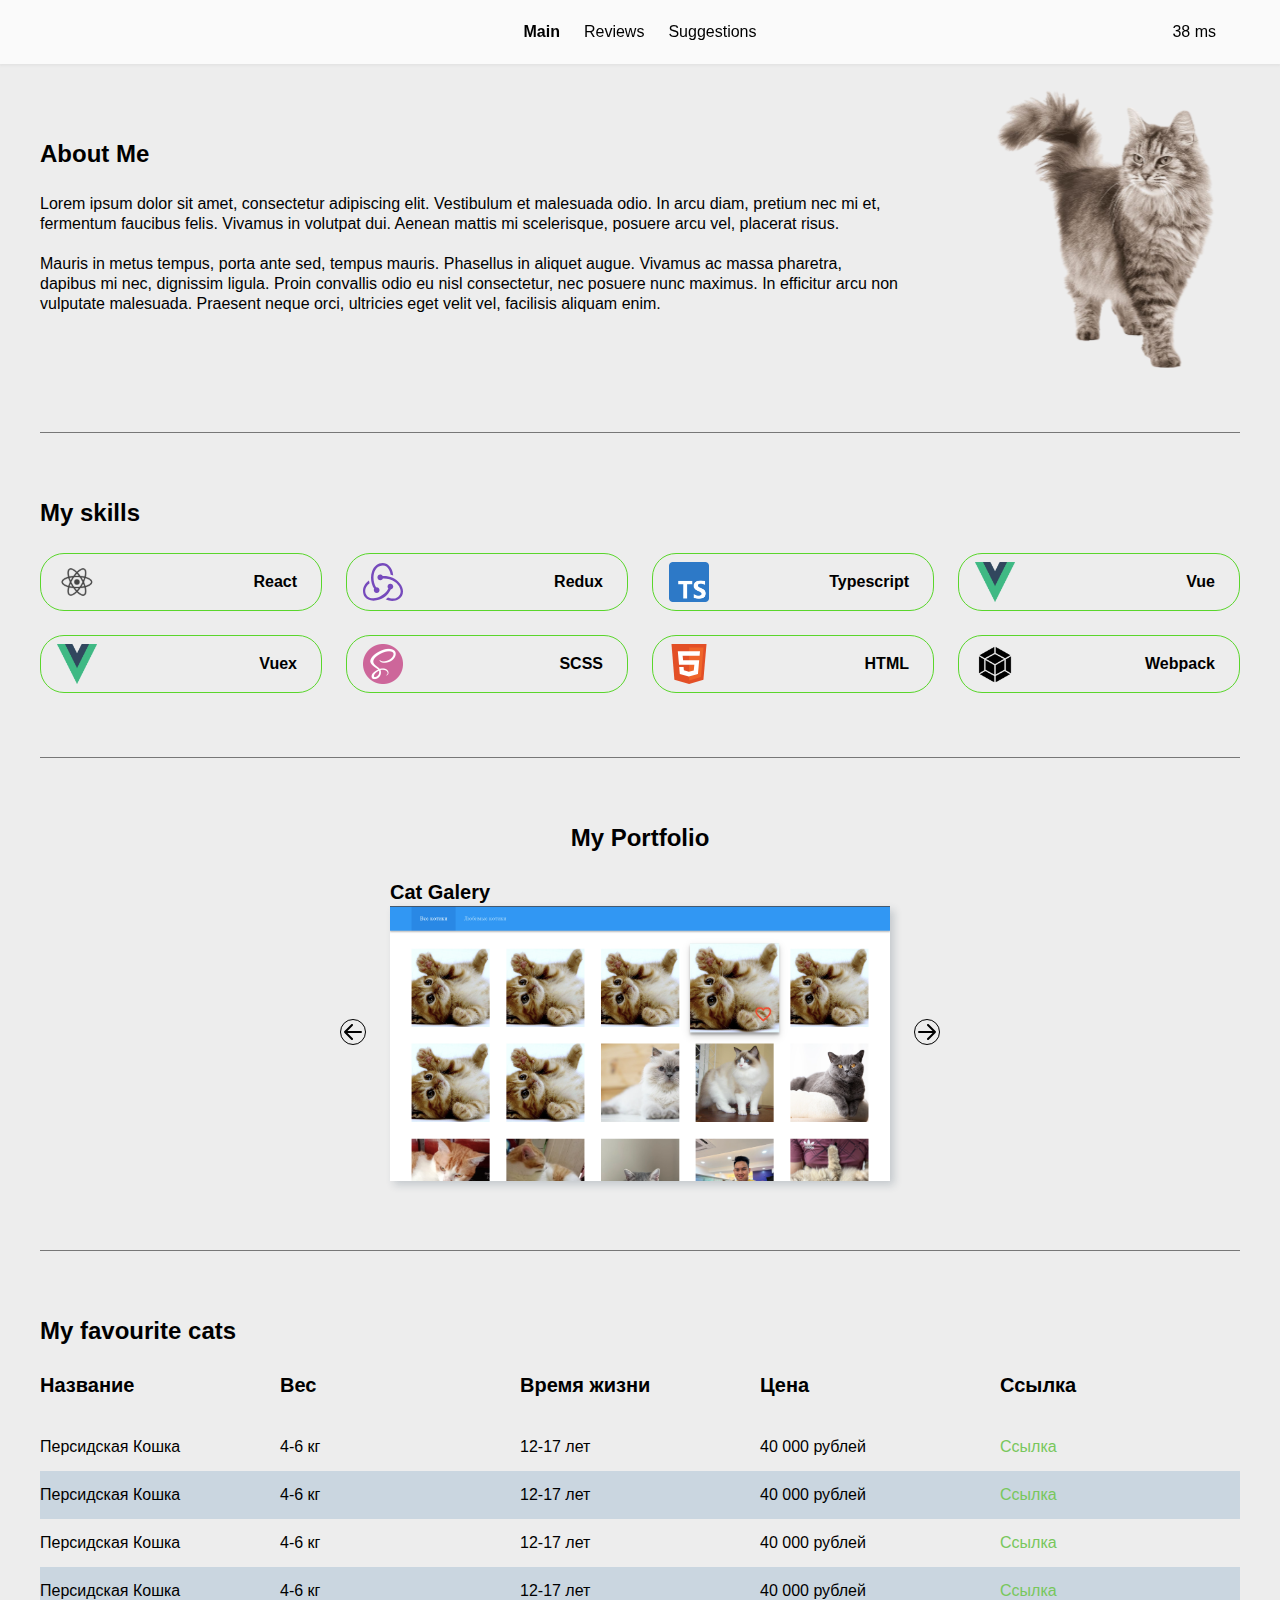
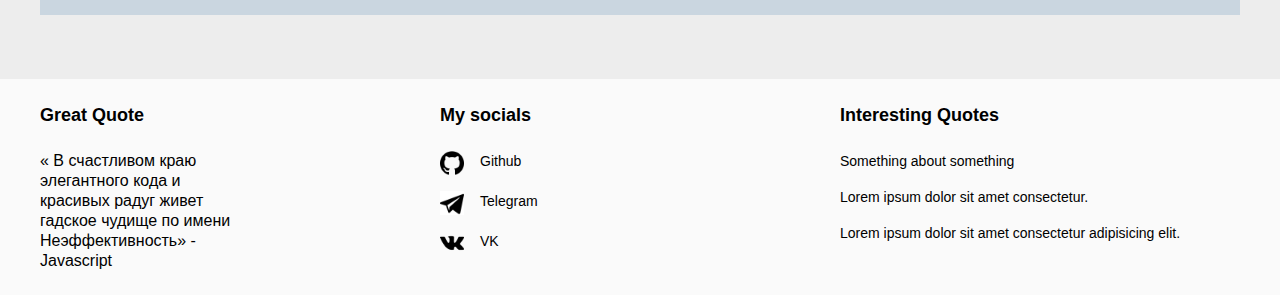
==== commit 5e2fa3ae: "Merge pull request #3 from dragoneknp/lab-3" ====
--- a/index.html
+++ b/index.html
@@ -20,12 +20,7 @@
     </head>
     <body>
         <header class="header">
-            <pre class="header__logo">
-                ╔══╗╔══╗╔═╦═╗╔═╗
-                ╚║║╝╚╗╔╝║║║║║║║║
-                ╔║║╗─║║─║║║║║║║║
-                ╚══╝─╚╝─╚╩═╩╝╚═╝
-            </pre>
+            <p id="loadTime"></p>
             <nav class="header-navbar">
                 <ul class="header-navbar-menu">
                     <li
@@ -43,7 +38,7 @@
             </nav>
         </header>
         <main>
-            <div class="container">
+            <div class="container index-content">
                 <section class="about">
                     <div class="about-text">
                         <h2 class="about-text__header section-header">
@@ -54,13 +49,17 @@
                             elit. Vestibulum et malesuada odio. In arcu diam,
                             pretium nec mi et, fermentum faucibus felis. Vivamus
                             in volutpat dui. Aenean mattis mi scelerisque,
-                            posuere arcu vel, placerat risus. Mauris in metus
-                            tempus, porta ante sed, tempus mauris. Phasellus in
-                            aliquet augue. Vivamus ac massa pharetra, dapibus mi
-                            nec, dignissim ligula. Proin convallis odio eu nisl
-                            consectetur, nec posuere nunc maximus. In efficitur
-                            arcu non vulputate malesuada. Praesent neque orci,
-                            ultricies eget velit vel, facilisis aliquam enim.
+                            posuere arcu vel, placerat risus.
+                        </p>
+                        <br />
+                        <p class="about-text__description">
+                            Mauris in metus tempus, porta ante sed, tempus
+                            mauris. Phasellus in aliquet augue. Vivamus ac massa
+                            pharetra, dapibus mi nec, dignissim ligula. Proin
+                            convallis odio eu nisl consectetur, nec posuere nunc
+                            maximus. In efficitur arcu non vulputate malesuada.
+                            Praesent neque orci, ultricies eget velit vel,
+                            facilisis aliquam enim.
                         </p>
                     </div>
                     <img
@@ -78,64 +77,80 @@
                                 class="skills-list-item__image"
                                 src="./assets/react.svg"
                                 alt="react icon"
+                                width="40"
+                                height="40"
                             />
                             <p class="skills-list-item__label">React</p>
                         </li>
                         <li class="skills-list__item skills-list-item">
                             <img
                                 class="skills-list-item__image"
-                                src="./assets/react.svg"
-                                alt="react icon"
-                            />
-                            <p class="skills-list-item__label">React</p>
-                        </li>
-                        <li class="skills-list__item skills-list-item">
-                            <img
-                                class="skills-list-item__image"
-                                src="./assets/react.svg"
-                                alt="react icon"
-                            />
-                            <p class="skills-list-item__label">React</p>
-                        </li>
-                        <li class="skills-list__item skills-list-item">
-                            <img
-                                class="skills-list-item__image"
-                                src="./assets/react.svg"
-                                alt="react icon"
-                            />
-                            <p class="skills-list-item__label">React</p>
-                        </li>
-                        <li class="skills-list__item skills-list-item">
-                            <img
-                                class="skills-list-item__image"
-                                src="./assets/react.svg"
-                                alt="react icon"
-                            />
-                            <p class="skills-list-item__label">React</p>
-                        </li>
-                        <li class="skills-list__item skills-list-item">
-                            <img
-                                class="skills-list-item__image"
-                                src="./assets/react.svg"
-                                alt="react icon"
-                            />
-                            <p class="skills-list-item__label">React</p>
-                        </li>
-                        <li class="skills-list__item skills-list-item">
-                            <img
-                                class="skills-list-item__image"
-                                src="./assets/react.svg"
-                                alt="react icon"
-                            />
-                            <p class="skills-list-item__label">React</p>
-                        </li>
-                        <li class="skills-list__item skills-list-item">
-                            <img
-                                class="skills-list-item__image"
-                                src="./assets/react.svg"
-                                alt="react icon"
-                            />
-                            <p class="skills-list-item__label">React</p>
+                                src="./assets/redux.svg"
+                                alt="redux icon"
+                                width="40"
+                                height="40"
+                            />
+                            <p class="skills-list-item__label">Redux</p>
+                        </li>
+                        <li class="skills-list__item skills-list-item">
+                            <img
+                                class="skills-list-item__image"
+                                src="./assets/typescript.png"
+                                alt="typescript icon"
+                                width="40"
+                                height="40"
+                            />
+                            <p class="skills-list-item__label">Typescript</p>
+                        </li>
+                        <li class="skills-list__item skills-list-item">
+                            <img
+                                class="skills-list-item__image"
+                                src="./assets/vue.png"
+                                alt="vue icon"
+                                width="40"
+                                height="40"
+                            />
+                            <p class="skills-list-item__label">Vue</p>
+                        </li>
+                        <li class="skills-list__item skills-list-item">
+                            <img
+                                class="skills-list-item__image"
+                                src="./assets/vue.png"
+                                alt="vuex icon"
+                                width="40"
+                                height="40"
+                            />
+                            <p class="skills-list-item__label">Vuex</p>
+                        </li>
+                        <li class="skills-list__item skills-list-item">
+                            <img
+                                class="skills-list-item__image"
+                                src="./assets/scss.png"
+                                alt="scss icon"
+                                width="40"
+                                height="40"
+                            />
+                            <p class="skills-list-item__label">SCSS</p>
+                        </li>
+                        <li class="skills-list__item skills-list-item">
+                            <img
+                                class="skills-list-item__image"
+                                src="./assets/html.svg"
+                                alt="html icon"
+                                width="40"
+                                height="40"
+                            />
+                            <p class="skills-list-item__label">HTML</p>
+                        </li>
+                        <li class="skills-list__item skills-list-item">
+                            <img
+                                class="skills-list-item__image"
+                                src="./assets/webpack.png"
+                                alt="webpack icon"
+                                width="40"
+                                height="40"
+                            />
+                            <p class="skills-list-item__label">Webpack</p>
                         </li>
                     </ul>
                 </section>
@@ -154,7 +169,7 @@
                             />
                         </div>
                         <div
-                            class="portfolio-slider__item portfolio-slider-item"
+                            class="portfolio-slider__item portfolio-slider-item portfolio-slider__item_active"
                         >
                             <h3 class="portfolio-slider-item__label">
                                 Cat Galery
@@ -187,7 +202,11 @@
                         </div>
                     </div>
                 </section>
+                <div class="divider-line"></div>
                 <section class="favourite-cats">
+                    <h2 class="favourite-cats__header section-header">
+                        My favourite cats
+                    </h2>
                     <div
                         class="favourite-cats__header favourite-cats-header-table"
                     >
@@ -203,78 +222,105 @@
                         <p class="favourite-cats-header-table__col">Цена</p>
                         <p class="favourite-cats-header-table__col">Ссылка</p>
                     </div>
-                    <ul class="favourite-cats-table">
-                        <li
+                    <div class="favourite-cats-table">
+                        <ul
                             class="favourite-cats-table__row favourite-cats-table-row"
                         >
-                            <p class="favourite-cats-table-row__col">
+                            <li class="favourite-cats-table-row__item">
                                 Персидская Кошка
-                            </p>
-                        </li>
-                        <li class="favourite-cats-table__row">4-6 кг</li>
-                        <li class="favourite-cats-table__row">12-17 лет</li>
-                        <li class="favourite-cats-table__row">40 000 рублей</li>
-                        <li class="favourite-cats-table__row">
-                            <a
-                                href="https://ru.wikipedia.org/wiki/%D0%9F%D0%B5%D1%80%D1%81%D0%B8%D0%B4%D1%81%D0%BA%D0%B0%D1%8F_%D0%BA%D0%BE%D1%88%D0%BA%D0%B0"
-                                >Ссылка</a
-                            >
-                        </li>
-                        <li
+                            </li>
+                            <li class="favourite-cats-table-row__item">
+                                4-6 кг
+                            </li>
+                            <li class="favourite-cats-table-row__item">
+                                12-17 лет
+                            </li>
+                            <li class="favourite-cats-table-row__item">
+                                40 000 рублей
+                            </li>
+                            <li class="favourite-cats-table-row__item">
+                                <a
+                                    href="https://ru.wikipedia.org/wiki/%D0%9F%D0%B5%D1%80%D1%81%D0%B8%D0%B4%D1%81%D0%BA%D0%B0%D1%8F_%D0%BA%D0%BE%D1%88%D0%BA%D0%B0"
+                                    target="_blank"
+                                    >Ссылка</a
+                                >
+                            </li>
+                        </ul>
+                        <ul
                             class="favourite-cats-table__row favourite-cats-table-row"
                         >
-                            <p class="favourite-cats-table-row__col">
+                            <li class="favourite-cats-table-row__item">
                                 Персидская Кошка
-                            </p>
-                        </li>
-                        <li class="favourite-cats-table__row">4-6 кг</li>
-                        <li class="favourite-cats-table__row">12-17 лет</li>
-                        <li class="favourite-cats-table__row">40 000 рублей</li>
-                        <li class="favourite-cats-table__row">
-                            <a
-                                href="https://ru.wikipedia.org/wiki/%D0%9F%D0%B5%D1%80%D1%81%D0%B8%D0%B4%D1%81%D0%BA%D0%B0%D1%8F_%D0%BA%D0%BE%D1%88%D0%BA%D0%B0"
-                                >Ссылка</a
-                            >
-                        </li>
-                        <li
+                            </li>
+                            <li class="favourite-cats-table-row__item">
+                                4-6 кг
+                            </li>
+                            <li class="favourite-cats-table-row__item">
+                                12-17 лет
+                            </li>
+                            <li class="favourite-cats-table-row__item">
+                                40 000 рублей
+                            </li>
+                            <li class="favourite-cats-table-row__item">
+                                <a
+                                    href="https://ru.wikipedia.org/wiki/%D0%9F%D0%B5%D1%80%D1%81%D0%B8%D0%B4%D1%81%D0%BA%D0%B0%D1%8F_%D0%BA%D0%BE%D1%88%D0%BA%D0%B0"
+                                    target="_blank"
+                                    >Ссылка</a
+                                >
+                            </li>
+                        </ul>
+                        <ul
                             class="favourite-cats-table__row favourite-cats-table-row"
                         >
-                            <p class="favourite-cats-table-row__col">
+                            <li class="favourite-cats-table-row__item">
                                 Персидская Кошка
-                            </p>
-                        </li>
-                        <li class="favourite-cats-table__row">4-6 кг</li>
-                        <li class="favourite-cats-table__row">12-17 лет</li>
-                        <li class="favourite-cats-table__row">40 000 рублей</li>
-                        <li class="favourite-cats-table__row">
-                            <a
-                                href="https://ru.wikipedia.org/wiki/%D0%9F%D0%B5%D1%80%D1%81%D0%B8%D0%B4%D1%81%D0%BA%D0%B0%D1%8F_%D0%BA%D0%BE%D1%88%D0%BA%D0%B0"
-                                >Ссылка</a
-                            >
-                        </li>
-                        <li
+                            </li>
+                            <li class="favourite-cats-table-row__item">
+                                4-6 кг
+                            </li>
+                            <li class="favourite-cats-table-row__item">
+                                12-17 лет
+                            </li>
+                            <li class="favourite-cats-table-row__item">
+                                40 000 рублей
+                            </li>
+                            <li class="favourite-cats-table-row__item">
+                                <a
+                                    href="https://ru.wikipedia.org/wiki/%D0%9F%D0%B5%D1%80%D1%81%D0%B8%D0%B4%D1%81%D0%BA%D0%B0%D1%8F_%D0%BA%D0%BE%D1%88%D0%BA%D0%B0"
+                                    target="_blank"
+                                    >Ссылка</a
+                                >
+                            </li>
+                        </ul>
+                        <ul
                             class="favourite-cats-table__row favourite-cats-table-row"
                         >
-                            <p class="favourite-cats-table-row__col">
+                            <li class="favourite-cats-table-row__item">
                                 Персидская Кошка
-                            </p>
-                        </li>
-                        <li class="favourite-cats-table__row">4-6 кг</li>
-                        <li class="favourite-cats-table__row">12-17 лет</li>
-                        <li class="favourite-cats-table__row">40 000 рублей</li>
-                        <li class="favourite-cats-table__row">
-                            <a
-                                href="https://ru.wikipedia.org/wiki/%D0%9F%D0%B5%D1%80%D1%81%D0%B8%D0%B4%D1%81%D0%BA%D0%B0%D1%8F_%D0%BA%D0%BE%D1%88%D0%BA%D0%B0"
-                                >Ссылка</a
-                            >
-                        </li>
-                    </ul>
+                            </li>
+                            <li class="favourite-cats-table-row__item">
+                                4-6 кг
+                            </li>
+                            <li class="favourite-cats-table-row__item">
+                                12-17 лет
+                            </li>
+                            <li class="favourite-cats-table-row__item">
+                                40 000 рублей
+                            </li>
+                            <li class="favourite-cats-table-row__item">
+                                <a
+                                    href="https://ru.wikipedia.org/wiki/%D0%9F%D0%B5%D1%80%D1%81%D0%B8%D0%B4%D1%81%D0%BA%D0%B0%D1%8F_%D0%BA%D0%BE%D1%88%D0%BA%D0%B0"
+                                    target="_blank"
+                                    >Ссылка</a
+                                >
+                            </li>
+                        </ul>
+                    </div>
                 </section>
             </div>
         </main>
         <footer class="footer">
             <div class="container">
-                <p id="loadTime"></p>
                 <ul class="footer-list">
                     <li class="footer-list__item footer-list-item">
                         <h3 class="footer-list-item__header">Great Quote</h3>
@@ -290,11 +336,33 @@
                     <li class="footer-list__item footer-list-item">
                         <h3 class="footer-list-item__header">My socials</h3>
                         <ol class="footer-list-item-list">
-                            <li class="footer-list-item-list__item">Github</li>
-                            <li class="footer-list-item-list__item">
-                                Telegram
-                            </li>
-                            <li class="footer-list-item-list__item">VK</li>
+                            <li class="footer-list-item-list__item">
+                                <img
+                                    src="./assets/github.png"
+                                    alt="github"
+                                    width="24"
+                                    height="24"
+                                />
+                                <p>Github</p>
+                            </li>
+                            <li class="footer-list-item-list__item">
+                                <img
+                                    src="./assets/telegram.png"
+                                    alt="telegram"
+                                    width="24"
+                                    height="24"
+                                />
+                                <p>Telegram</p>
+                            </li>
+                            <li class="footer-list-item-list__item">
+                                <img
+                                    src="./assets/vk.png"
+                                    alt="vk"
+                                    width="24"
+                                    height="24"
+                                />
+                                <p>VK</p>
+                            </li>
                         </ol>
                     </li>
                     <li class="footer-list__item footer-list-item">
@@ -302,9 +370,16 @@
                             Interesting Quotes
                         </h3>
                         <ol class="footer-list-item-list">
-                            <li class="footer-list-item-list__item">First</li>
-                            <li class="footer-list-item-list__item">Second</li>
-                            <li class="footer-list-item-list__item">Third</li>
+                            <li class="footer-list-item-list__item">
+                                Something about something
+                            </li>
+                            <li class="footer-list-item-list__item">
+                                Lorem ipsum dolor sit amet consectetur.
+                            </li>
+                            <li class="footer-list-item-list__item">
+                                Lorem ipsum dolor sit amet consectetur
+                                adipisicing elit.
+                            </li>
                         </ol>
                     </li>
                 </ul>
--- a/styles/header.css
+++ b/styles/header.css
@@ -6,8 +6,17 @@
     top: 0;
     z-index: 5;
     box-shadow: 0px 2px 2px rgba(199, 199, 199, 0.25);
+    display: flex;
+    flex-direction: row;
+    align-items: center;
+    justify-content: center;
+    height: 64px;
 }
+
 .header-navbar-menu {
+    display: flex;
+    flex-direction: row;
+    gap: 24px;
 }
 
 .header-navbar-menu__item.header-navbar-menu__item_selected a {
@@ -18,3 +27,14 @@
     color: #000;
     font-weight: 500;
 }
+
+#loadTime {
+    position: absolute;
+    right: 64px;
+}
+
+@media screen and (max-width: 600px) {
+    #loadTime {
+        left: 0;
+    }
+}
--- a/styles/footer.css
+++ b/styles/footer.css
@@ -1,14 +1,46 @@
 .footer {
     background: #fafafa;
+    padding: 24px 0;
+    justify-self: flex-end;
+}
+
+.footer-list {
+    display: grid;
+    grid-template-columns: repeat(3, 1fr);
 }
 
 .footer-list-item__header {
     font-size: 18px;
     font-weight: 700;
     line-height: 24px;
+    margin: 0 0 24px 0;
+}
+
+.footer-list-item-list {
+    display: flex;
+    flex-direction: column;
+    gap: 16px;
+}
+
+.footer-list-item__quote {
+    max-width: 200px;
 }
 
 .footer-list-item-list__item {
+    display: flex;
+    flex-direction: row;
+    gap: 16px;
     font-size: 14px;
     line-height: 20px;
 }
+
+@media screen and (max-width: 600px) {
+    .footer-list {
+        display: flex;
+        flex-direction: row;
+        justify-content: space-between;
+    }
+    .footer-list-item:nth-child(3) {
+        display: none;
+    }
+}
--- a/styles/style.css
+++ b/styles/style.css
@@ -1,11 +1,11 @@
 html,
 body {
-    min-height: 100vh;
-    height: 100%;
     font-family: Arial, Helvetica, sans-serif;
     line-height: 125%;
     background: #ededed;
     box-sizing: border-box;
+    display: flex;
+    flex-direction: column;
 }
 .container {
     max-width: 1200px;
@@ -16,3 +16,11 @@
         padding: 0 16px;
     }
 }
+main {
+    margin: 84px 0 0 0;
+}
+.divider-line {
+    width: 100%;
+    height: 1px;
+    background: #777;
+}
--- a/styles/index.css
+++ b/styles/index.css
@@ -2,12 +2,13 @@
     font-weight: 700;
     font-size: 24px;
     line-height: 32px;
+    margin: 0 0 24px 0;
 }
 
 .skills-list-item {
     border: 1px solid rgb(90, 214, 44);
     border-radius: 24px;
-    padding: 0 24px 0 8px;
+    padding: 8px 24px 8px 16px;
 }
 
 .skills-list-item__label {
@@ -41,3 +42,109 @@
     font-size: 20px;
     line-height: 28px;
 }
+
+.about {
+    display: flex;
+    flex-direction: row;
+    justify-content: space-between;
+    gap: 80px;
+}
+
+.about-text {
+    display: flex;
+    flex-direction: column;
+    justify-content: center;
+}
+
+.index-content {
+    display: flex;
+    flex-direction: column;
+    gap: 64px;
+}
+
+.skills-list {
+    display: grid;
+    grid-template-columns: repeat(4, 1fr);
+    gap: 24px;
+}
+
+.skills-list__item {
+    display: flex;
+    flex-direction: row;
+    justify-content: space-between;
+    align-items: center;
+}
+
+.portfolio__header {
+    text-align: center;
+}
+
+.portfolio-slider {
+    display: flex;
+    align-items: center;
+    justify-content: center;
+    gap: 24px;
+}
+
+.portfolio-slider__arrow {
+    cursor: pointer;
+}
+
+.portfolio-slider__item {
+    display: none;
+}
+
+.portfolio-slider__item_active {
+    display: block;
+}
+
+.favourite-cats-header-table {
+    display: grid;
+    grid-template-columns: repeat(5, 1fr);
+    margin: 0 0 24px 0;
+}
+
+.favourite-cats-table__row {
+    display: grid;
+    height: 48px;
+    grid-template-columns: repeat(5, 1fr);
+}
+
+.favourite-cats-table-row__item {
+    display: flex;
+    align-items: center;
+}
+
+.favourite-cats-table-row__item a {
+    color: rgb(120, 199, 92);
+}
+
+.favourite-cats-table__row:nth-child(even) {
+    background: rgba(66, 127, 175, 0.2);
+}
+
+.favourite-cats {
+    margin: 0 0 64px 0;
+}
+
+@media screen and (max-width: 768px) {
+    .skills-list {
+        display: grid;
+        grid-template-columns: repeat(2, 1fr);
+        gap: 24px;
+    }
+    .favourite-cats {
+        display: none;
+    }
+}
+
+@media screen and (max-width: 600px) {
+    .portfolio-slider-item__img {
+        max-height: 180px;
+        max-width: 240px;
+        box-shadow: 4px 4px 8px 0px rgba(34, 60, 80, 0.2);
+    }
+    .about img {
+        display: none;
+    }
+}
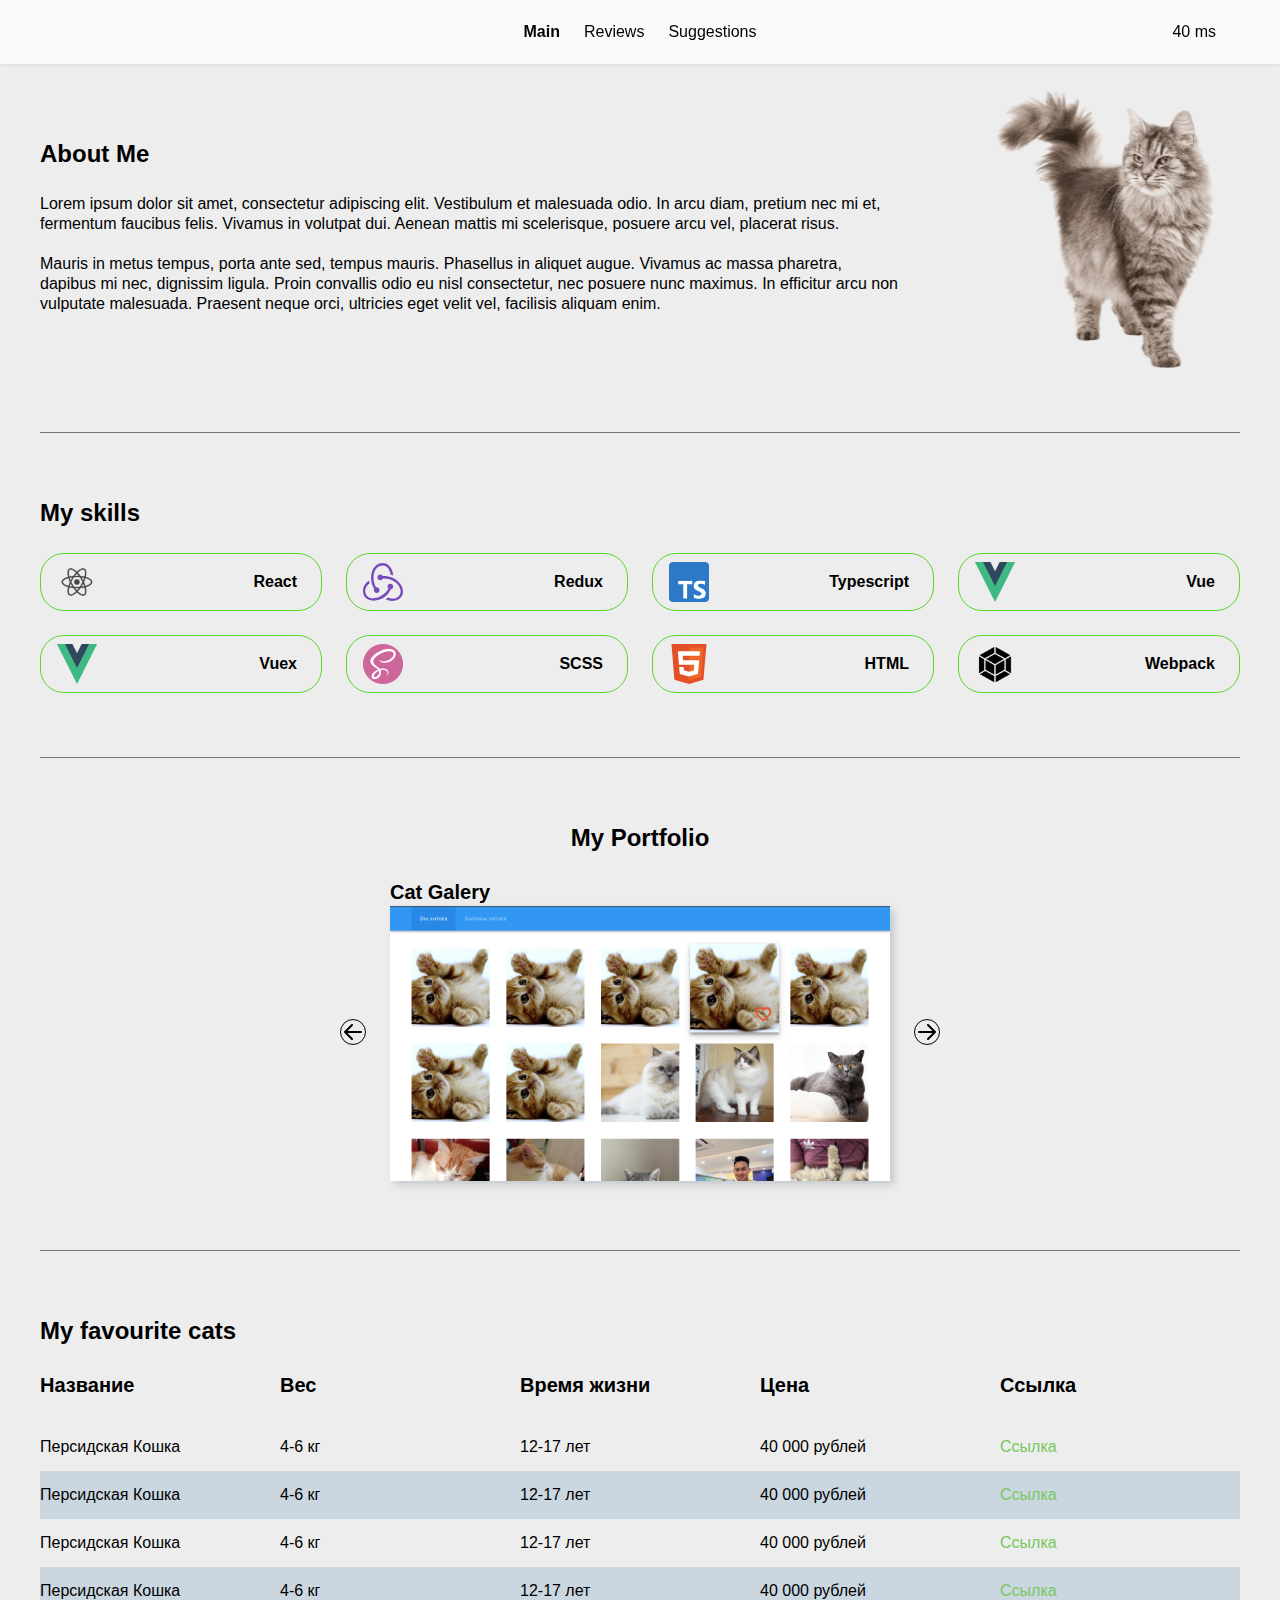
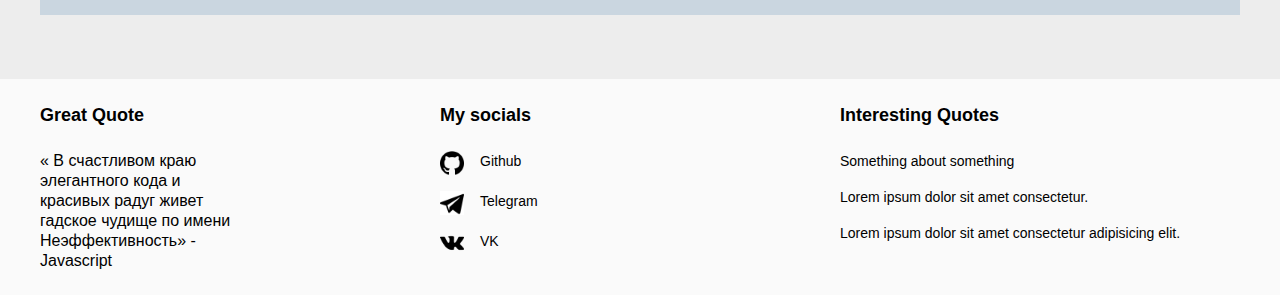
==== commit 39e3d737: "Merge pull request #4 from dragoneknp/lab-4" ====
--- a/index.html
+++ b/index.html
@@ -23,9 +23,7 @@
             <p id="loadTime"></p>
             <nav class="header-navbar">
                 <ul class="header-navbar-menu">
-                    <li
-                        class="header-navbar-menu__item header-navbar-menu__item_selected"
-                    >
+                    <li class="header-navbar-menu__item">
                         <a href="index.html">Main</a>
                     </li>
                     <li class="header-navbar-menu__item">
@@ -385,5 +383,6 @@
                 </ul>
             </div>
         </footer>
+        <script src="./scripts/selectMenuItem.js"></script>
     </body>
 </html>
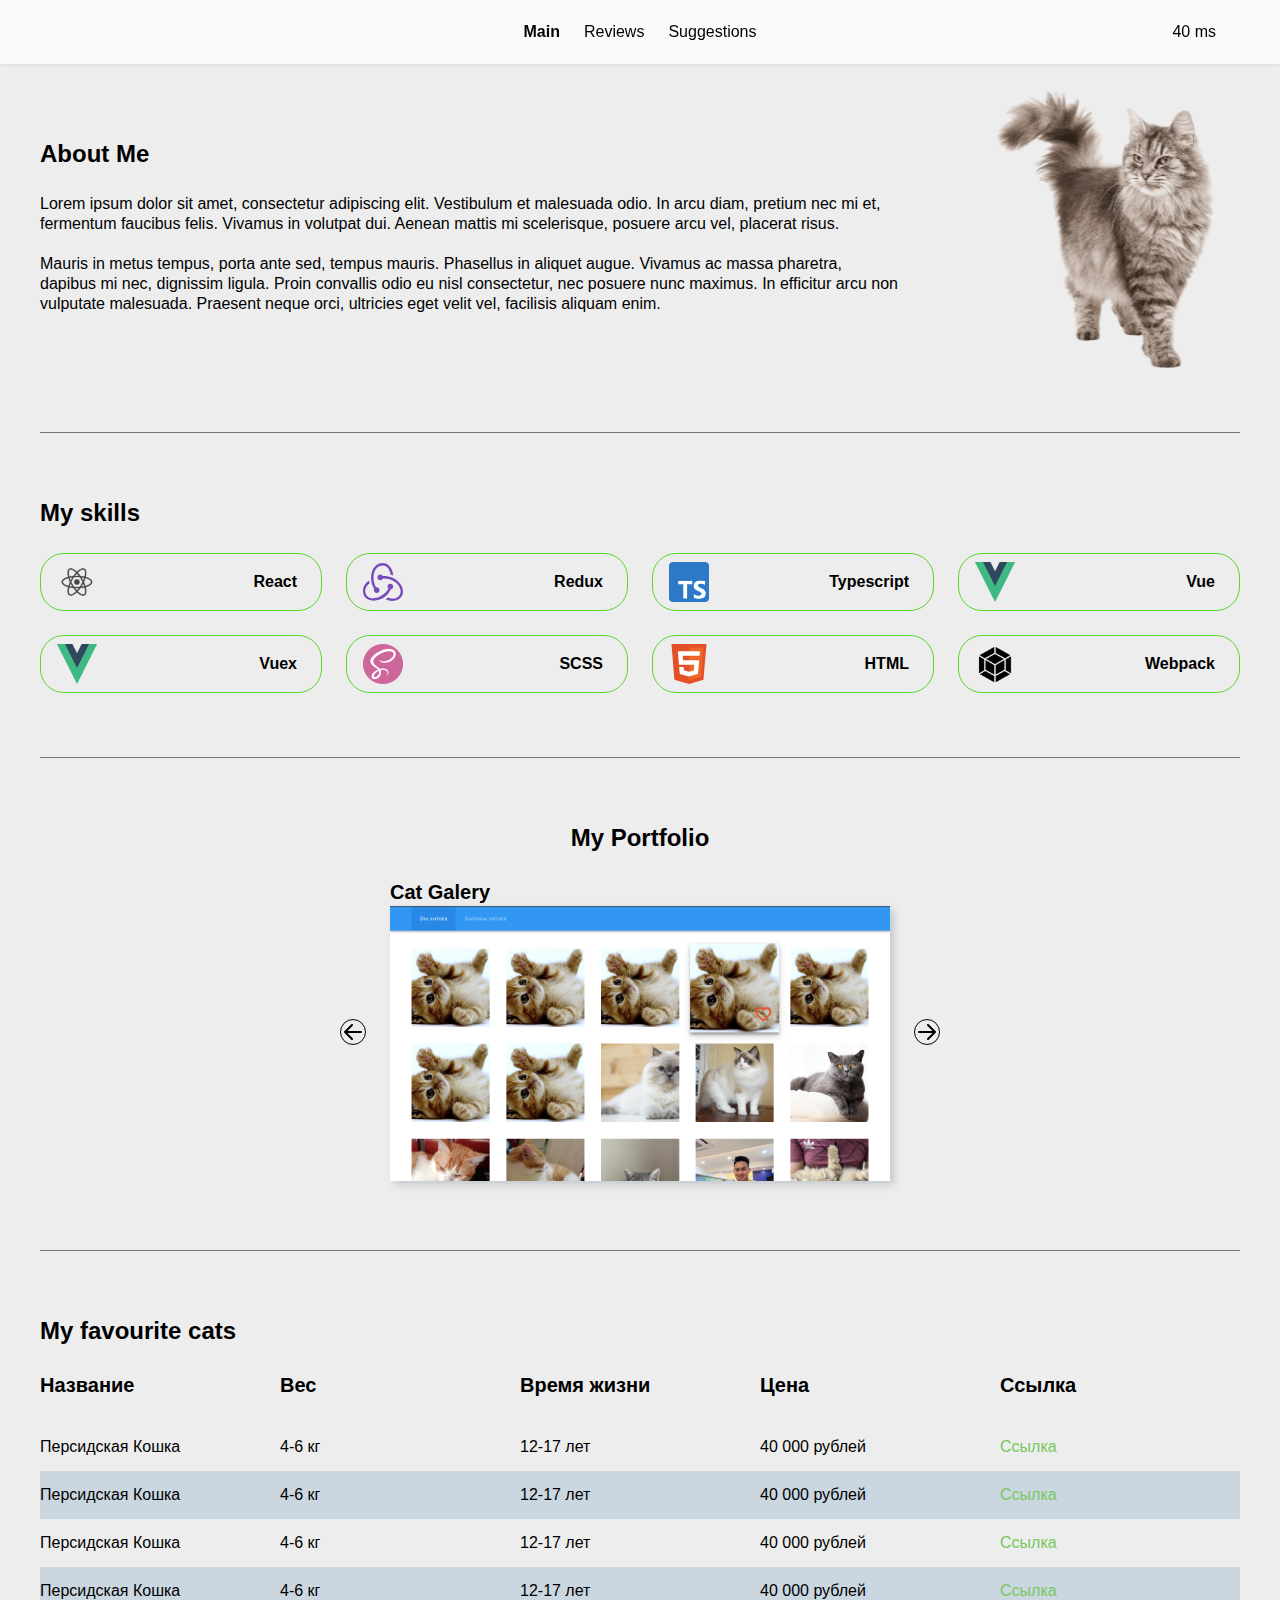
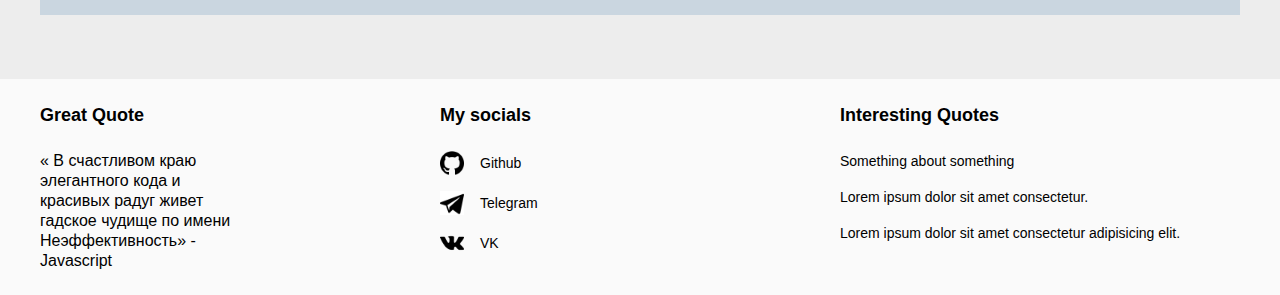
==== commit 73807f3f: "Merge pull request #6 from dragoneknp/lab-6" ====
--- a/index.html
+++ b/index.html
@@ -341,7 +341,11 @@
                                     width="24"
                                     height="24"
                                 />
-                                <p>Github</p>
+                                <a
+                                    href="https://github.com/dragoneknp"
+                                    target="_blank"
+                                    >Github</a
+                                >
                             </li>
                             <li class="footer-list-item-list__item">
                                 <img
@@ -350,7 +354,11 @@
                                     width="24"
                                     height="24"
                                 />
-                                <p>Telegram</p>
+                                <a
+                                    href="https://github.com/dragoneknp"
+                                    target="_blank"
+                                    >Telegram</a
+                                >
                             </li>
                             <li class="footer-list-item-list__item">
                                 <img
@@ -359,7 +367,11 @@
                                     width="24"
                                     height="24"
                                 />
-                                <p>VK</p>
+                                <a
+                                    href="https://github.com/dragoneknp"
+                                    target="_blank"
+                                    >VK</a
+                                >
                             </li>
                         </ol>
                     </li>
--- a/styles/header.css
+++ b/styles/header.css
@@ -26,15 +26,22 @@
 .header-navbar-menu__item a {
     color: #000;
     font-weight: 500;
+    transition: 0.3s ease;
+}
+
+.header-navbar-menu__item a:hover {
+    color: rgb(69, 68, 68);
+    transition: 0.3s ease;
 }
 
 #loadTime {
     position: absolute;
     right: 64px;
+    width: fit-content;
 }
 
 @media screen and (max-width: 600px) {
     #loadTime {
-        left: 0;
+        display: none;
     }
 }
--- a/styles/footer.css
+++ b/styles/footer.css
@@ -29,16 +29,25 @@
 .footer-list-item-list__item {
     display: flex;
     flex-direction: row;
+    align-items: center;
     gap: 16px;
     font-size: 14px;
     line-height: 20px;
 }
 
+.footer-list-item-list__item a:hover {
+    color: rgb(69, 68, 68);
+    transition: 0.3s ease;
+}
+
 @media screen and (max-width: 600px) {
     .footer-list {
         display: flex;
-        flex-direction: row;
-        justify-content: space-between;
+        justify-content: center;
+        align-items: center;
+    }
+    .footer-list-item:nth-child(1) {
+        display: none;
     }
     .footer-list-item:nth-child(3) {
         display: none;
--- a/styles/index.css
+++ b/styles/index.css
@@ -116,7 +116,13 @@
 }
 
 .favourite-cats-table-row__item a {
+    transition: 0.3s ease;
     color: rgb(120, 199, 92);
+}
+
+.favourite-cats-table-row__item a:hover {
+    transition: 0.3s ease;
+    text-decoration: underline;
 }
 
 .favourite-cats-table__row:nth-child(even) {
@@ -147,4 +153,9 @@
     .about img {
         display: none;
     }
+    .skills-list {
+        display: flex;
+        flex-direction: column;
+        gap: 24px;
+    }
 }
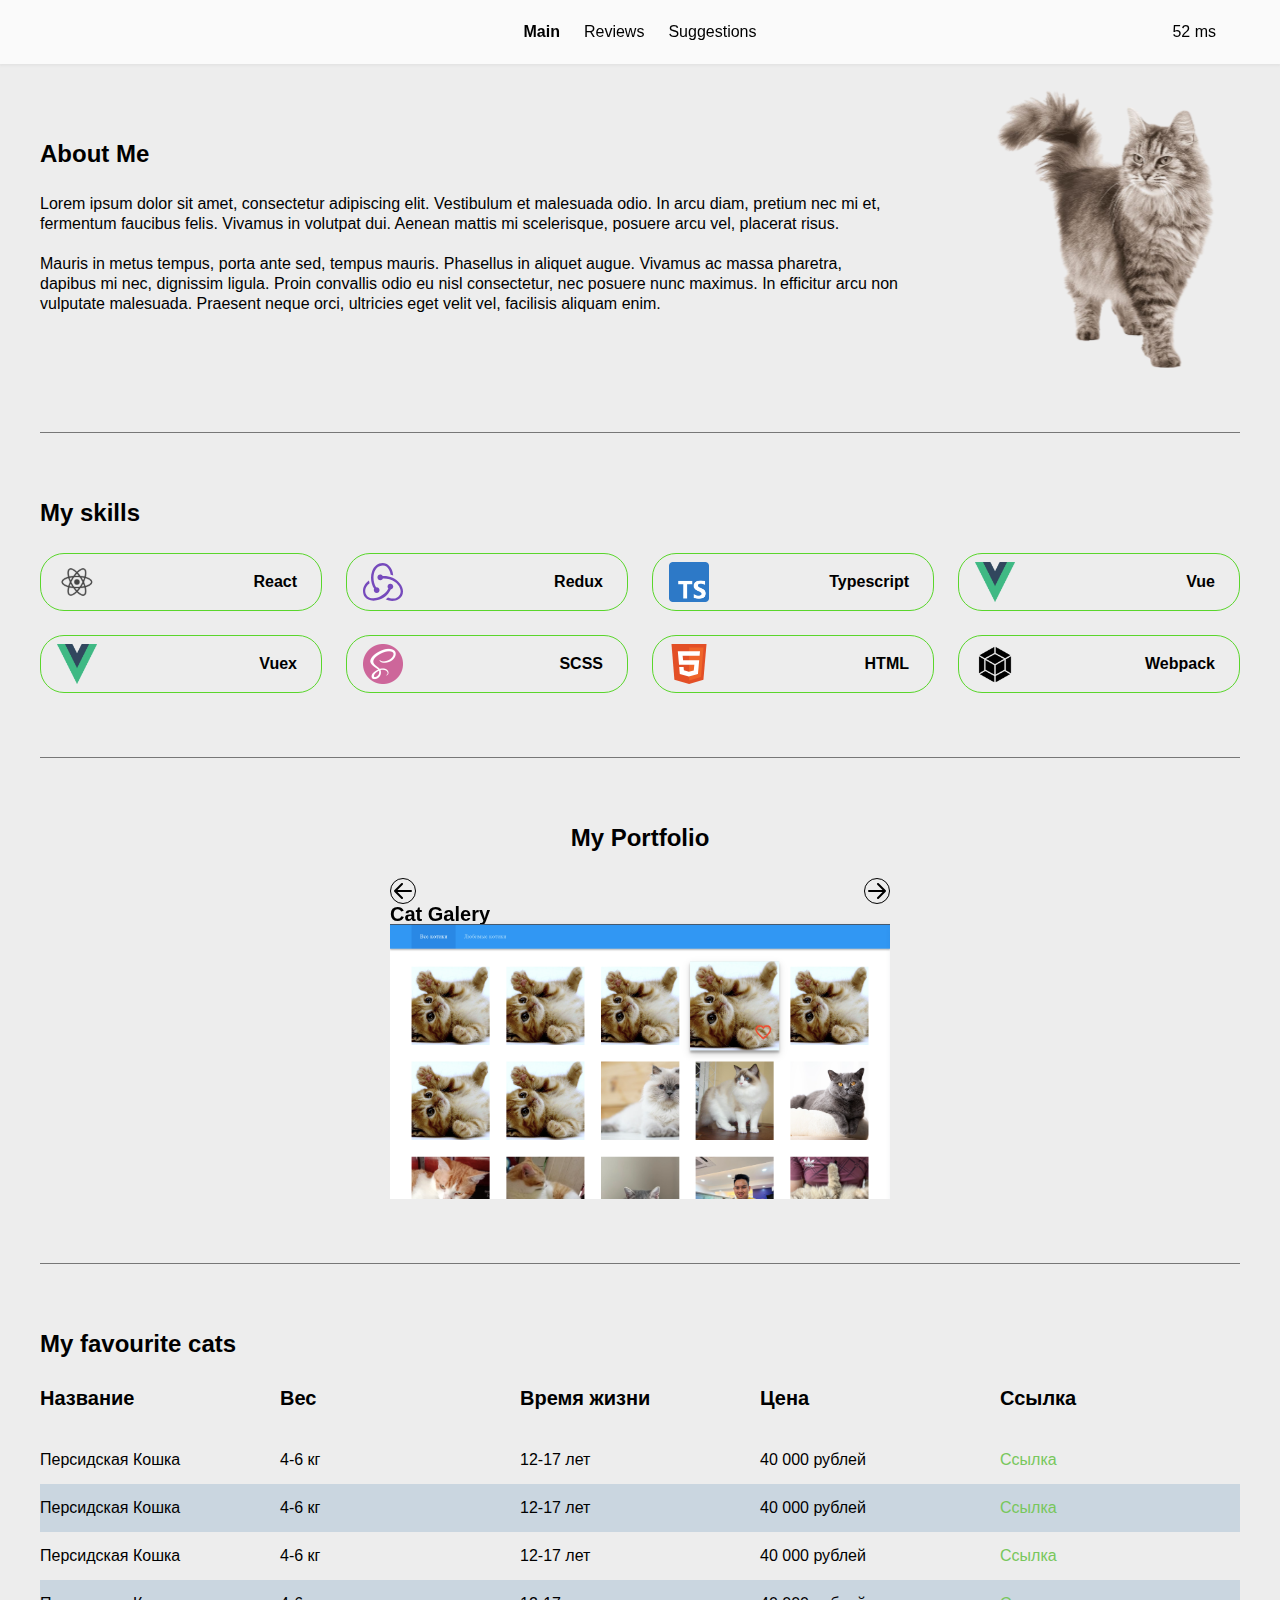
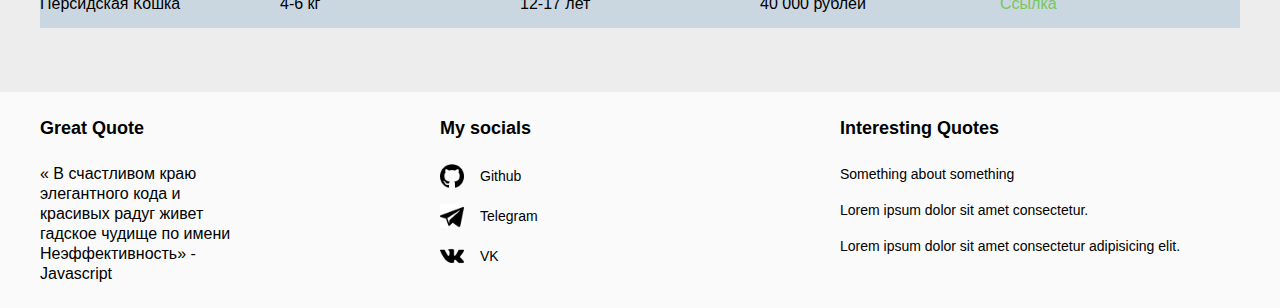
==== commit 19c6fd28: "Merge pull request #7 from dragoneknp/lab-7" ====
--- a/index.html
+++ b/index.html
@@ -17,6 +17,11 @@
         <link rel="stylesheet" href="./styles/footer.css" />
         <link rel="stylesheet" href="./styles/style.css" />
         <link rel="stylesheet" href="./styles/index.css" />
+        <link rel="stylesheet" href="./styles/swiper.css" />
+        <link
+            rel="stylesheet"
+            href="https://cdn.jsdelivr.net/npm/swiper/swiper-bundle.min.css"
+        />
     </head>
     <body>
         <header class="header">
@@ -158,45 +163,44 @@
                         My Portfolio
                     </h2>
                     <div class="portfolio-slider">
-                        <div
-                            class="portolio-slider__arrow_left portfolio-slider__arrow"
-                        >
-                            <img
-                                src="./assets/arrow-left.svg"
-                                alt="arrow left"
-                            />
-                        </div>
-                        <div
-                            class="portfolio-slider__item portfolio-slider-item portfolio-slider__item_active"
-                        >
-                            <h3 class="portfolio-slider-item__label">
-                                Cat Galery
-                            </h3>
-                            <img
-                                class="portfolio-slider-item__img"
-                                src="./assets/cat-galery.png"
-                                alt="cat galery"
-                            />
-                        </div>
-                        <div
-                            class="portfolio-slider__item portfolio-slider-item"
-                        >
-                            <h3 class="portfolio-slider-item__label">
-                                Gif Chat
-                            </h3>
-                            <img
-                                class="portfolio-slider-item__img"
-                                src="./assets/gif-chat.png"
-                                alt="gif chat"
-                            />
-                        </div>
-                        <div
-                            class="portolio-slider__arrow_right portfolio-slider__arrow"
-                        >
-                            <img
-                                src="./assets/arrow-right.svg"
-                                alt="arrow right"
-                            />
+                        <div class="swiper">
+                            <div class="swiper-controls">
+                                <div class="swiper-prevSlide swiper-control">
+                                    <img
+                                        src="./assets/arrow-left.svg"
+                                        alt="arrow left"
+                                    />
+                                </div>
+                                <div class="swiper-nextSlide swiper-control">
+                                    <img
+                                        src="./assets/arrow-right.svg"
+                                        alt="arrow right"
+                                    />
+                                </div>
+                            </div>
+                            <div class="swiper-wrapper">
+                                <div class="swiper-slide">
+                                    <h3>Cat Galery</h3>
+                                    <img
+                                        src="./assets/cat-galery.png"
+                                        alt="cat galery"
+                                    />
+                                </div>
+                                <div class="swiper-slide">
+                                    <h3>Gif Chat</h3>
+                                    <img
+                                        src="./assets/gif-chat.png"
+                                        alt="gif chat"
+                                    />
+                                </div>
+                                <div class="swiper-slide">
+                                    <h3>Cat Galery</h3>
+                                    <img
+                                        src="./assets/gif-chat.png"
+                                        alt="gif chat"
+                                    />
+                                </div>
+                            </div>
                         </div>
                     </div>
                 </section>
@@ -396,5 +400,7 @@
             </div>
         </footer>
         <script src="./scripts/selectMenuItem.js"></script>
+        <script src="https://cdn.jsdelivr.net/npm/swiper/swiper-bundle.min.js"></script>
+        <script src="./scripts/swiper.js"></script>
     </body>
 </html>
